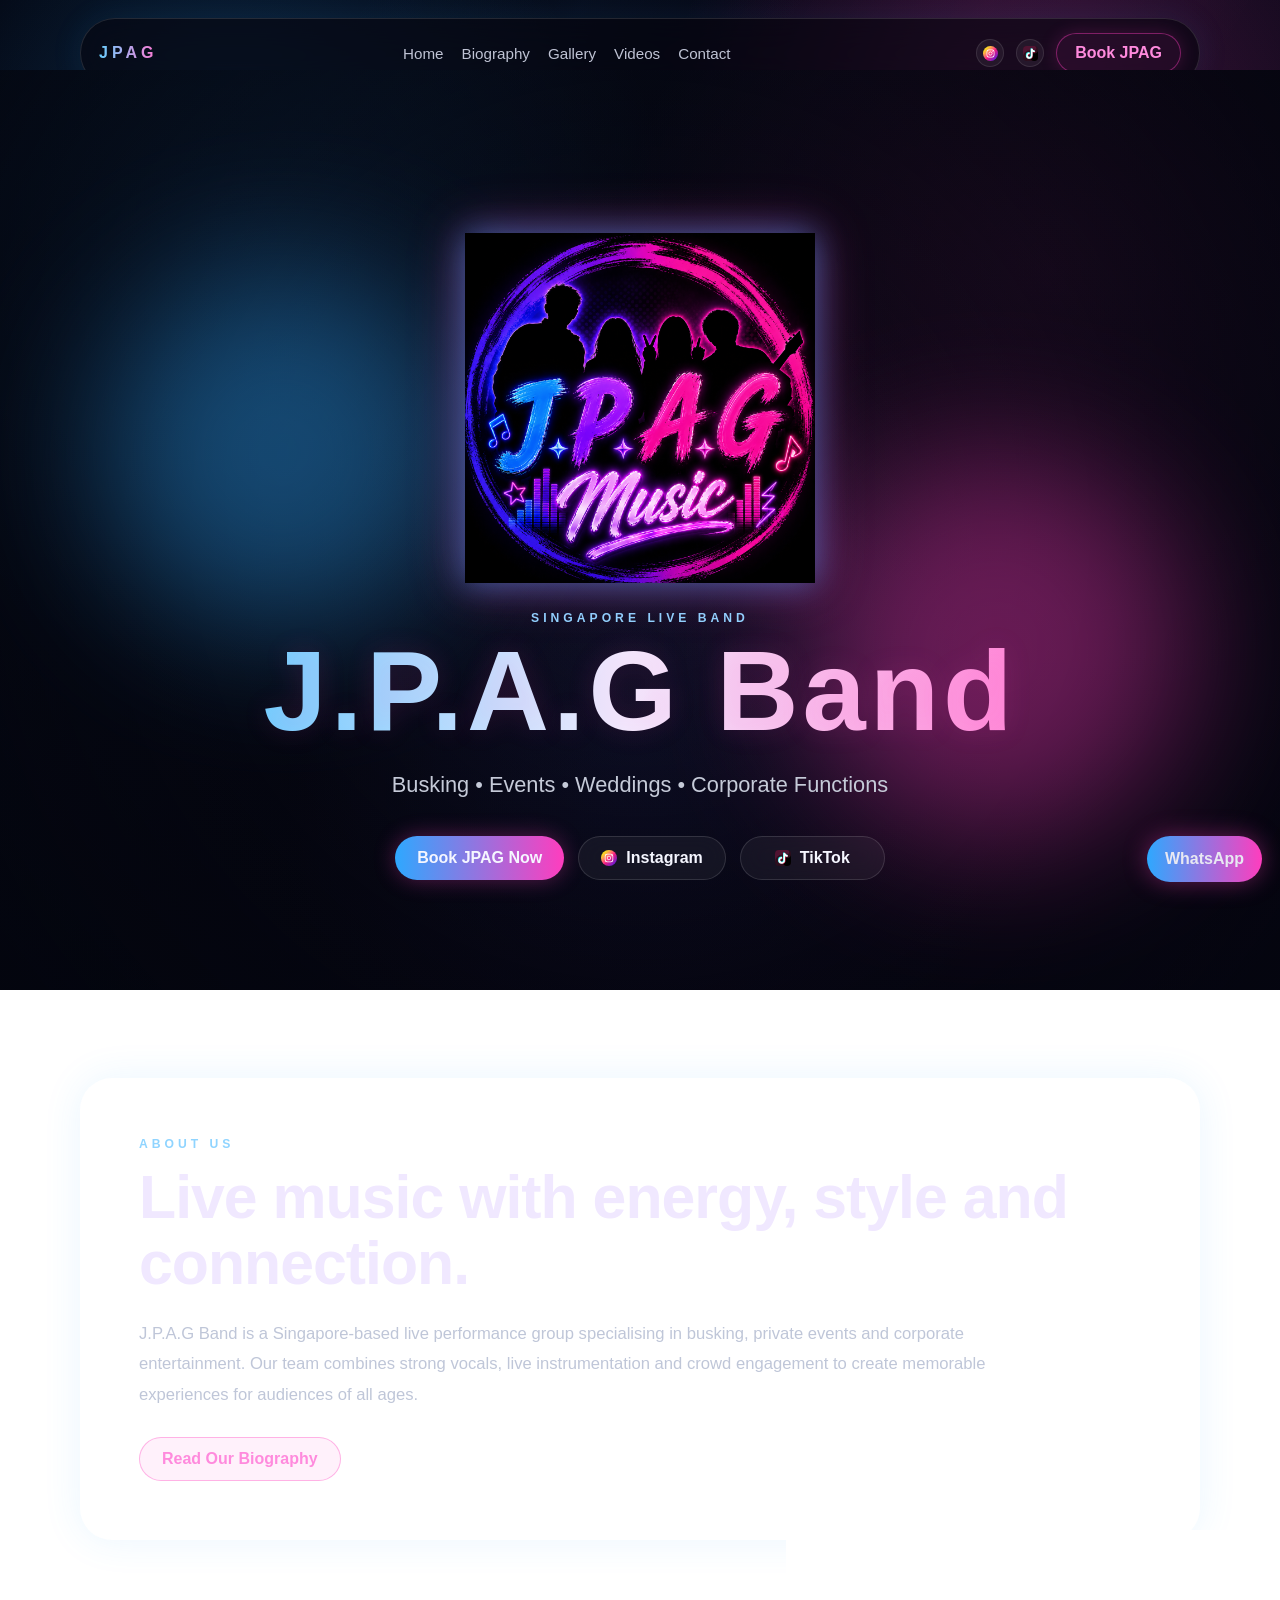
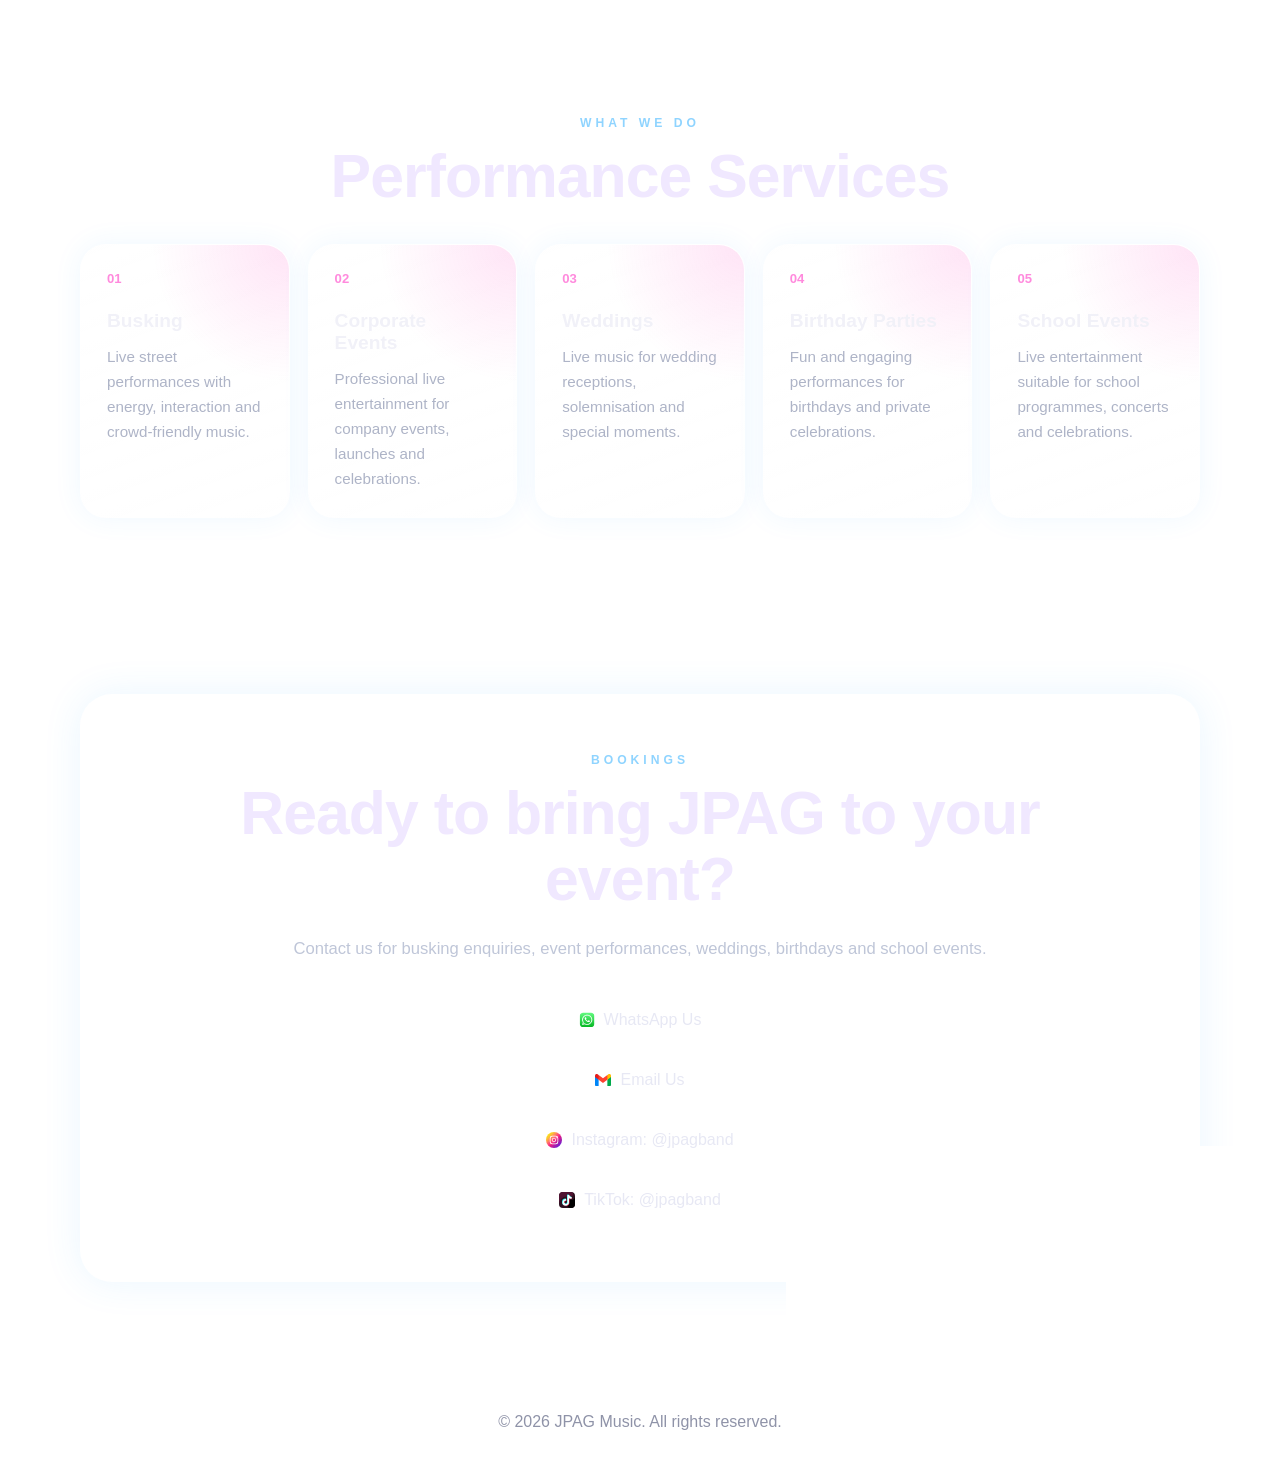
==== index.html @ 87be485c "gg" ====
<!DOCTYPE html>
<html lang="en">
<head>
  <meta charset="UTF-8" />
  <meta name="viewport" content="width=device-width, initial-scale=1.0" />
  <meta name="description" content="J.P.A.G Band - Singapore live band for busking, corporate events, weddings, birthday parties and school events." />
  <title>J.P.A.G Band | Singapore Live Band</title>
  <link rel="stylesheet" href="style.css" />
</head>
<body>
  <div class="site-character-bg" aria-hidden="true">
    <span class="site-float-char site-float-jazz"></span>
    <span class="site-float-char site-float-phoebe"></span>
    <span class="site-float-char site-float-wero"></span>
    <span class="site-float-char site-float-gerald"></span>
  </div>
  <div class="cursor-spotlight" aria-hidden="true"></div>


  <nav class="navbar">
    <a href="index.html#home" class="nav-brand">JPAG</a>

    <div class="nav-links">
      <a href="index.html#home">Home</a>
      <a href="biography.html">Biography</a>
      <a href="gallery.html">Gallery</a>
      <a href="videos.html">Videos</a>
      <a href="index.html#contact">Contact</a>
    </div>

    <div class="nav-actions">
      <a href="https://www.instagram.com/jpagband/" target="_blank" class="nav-icon" aria-label="Instagram">
        <img src="instagram.svg" alt="" />
      </a>
      <a href="https://www.tiktok.com/@jpagband" target="_blank" class="nav-icon" aria-label="TikTok">
        <img src="tiktok.svg" alt="" />
      </a>
      <a href="https://wa.me/6591140321?text=Hi%20JPAG%20Music,%20I%20would%20like%20to%20enquire%20about%20a%20performance%20booking." target="_blank" class="nav-book">
        Book JPAG
      </a>
    </div>
  </nav>

  <header id="home" class="hero hero-pop-bg">
    <div class="hero-glow hero-glow-blue"></div>
    <div class="hero-glow hero-glow-pink"></div>

    <div class="popout-character-layer" aria-hidden="true">
      <span class="popout-character popout-1"></span>
      <span class="popout-character popout-2"></span>
      <span class="popout-character popout-3"></span>
      <span class="popout-character popout-4"></span>
      <span class="popout-character popout-5"></span>
      <span class="popout-character popout-6"></span>
    </div>

    <div class="hero-inner">
      <img src="jpag-logo.png" alt="JPAG Music Logo" class="main-logo" />

      <p class="eyebrow">Singapore Live Band</p>
      <h1>J.P.A.G Band</h1>
      <p class="tagline">Busking • Events • Weddings • Corporate Functions</p>

      <div class="hero-buttons">
        <a class="btn btn-main" href="https://wa.me/6591140321?text=Hi%20JPAG%20Music,%20I%20would%20like%20to%20enquire%20about%20a%20performance%20booking." target="_blank">
          Book JPAG Now
        </a>

        <a class="btn btn-glass" href="https://www.instagram.com/jpagband/" target="_blank">
          <img src="instagram.svg" alt="" class="ui-icon" />
          Instagram
        </a>

        <a class="btn btn-glass" href="https://www.tiktok.com/@jpagband" target="_blank">
          <img src="tiktok.svg" alt="" class="ui-icon" />
          TikTok
        </a>
      </div>
    </div>
  </header>

  <main>
    <section id="about" class="section">
      <div class="panel">
        <p class="section-label">About Us</p>
        <h2>Live music with energy, style and connection.</h2>
        <p class="body-text">
          J.P.A.G Band is a Singapore-based live performance group specialising in busking,
          private events and corporate entertainment. Our team combines strong vocals,
          live instrumentation and crowd engagement to create memorable experiences for
          audiences of all ages.
        </p>
        <a href="biography.html" class="inline-link">Read Our Biography</a>
      </div>
    </section>

    <section id="services" class="section">
      <p class="section-label center">What We Do</p>
      <h2 class="center">Performance Services</h2>

      <div class="services-grid">
        <article class="service-card">
          <span>01</span>
          <h3>Busking</h3>
          <p>Live street performances with energy, interaction and crowd-friendly music.</p>
        </article>

        <article class="service-card">
          <span>02</span>
          <h3>Corporate Events</h3>
          <p>Professional live entertainment for company events, launches and celebrations.</p>
        </article>

        <article class="service-card">
          <span>03</span>
          <h3>Weddings</h3>
          <p>Live music for wedding receptions, solemnisation and special moments.</p>
        </article>

        <article class="service-card">
          <span>04</span>
          <h3>Birthday Parties</h3>
          <p>Fun and engaging performances for birthdays and private celebrations.</p>
        </article>

        <article class="service-card">
          <span>05</span>
          <h3>School Events</h3>
          <p>Live entertainment suitable for school programmes, concerts and celebrations.</p>
        </article>
      </div>
    </section>

    <section id="contact" class="section contact-section">
      <div class="panel contact-panel">
        <p class="section-label">Bookings</p>
        <h2>Ready to bring JPAG to your event?</h2>
        <p class="body-text">
          Contact us for busking enquiries, event performances, weddings, birthdays and school events.
        </p>

        <div class="contact-links">
          <a href="https://wa.me/6591140321?text=Hi%20JPAG%20Music,%20I%20would%20like%20to%20enquire%20about%20a%20performance%20booking." target="_blank">
            <img src="whatsapp.svg" alt="" class="ui-icon" />
            WhatsApp Us
          </a>

          <a href="mailto:thejpagband@gmail.com">
            <img src="gmail.svg" alt="" class="ui-icon" />
            Email Us
          </a>

          <a href="https://www.instagram.com/jpagband/" target="_blank">
            <img src="instagram.svg" alt="" class="ui-icon" />
            Instagram: @jpagband
          </a>

          <a href="https://www.tiktok.com/@jpagband" target="_blank">
            <img src="tiktok.svg" alt="" class="ui-icon" />
            TikTok: @jpagband
          </a>
        </div>
      </div>
    </section>
  </main>

  <a class="floating-whatsapp" href="https://wa.me/6591140321?text=Hi%20JPAG%20Music,%20I%20would%20like%20to%20enquire%20about%20a%20performance%20booking." target="_blank">
    WhatsApp
  </a>

  <footer>
    <p>© 2026 JPAG Music. All rights reserved.</p>
  </footer>

  <script>
    (function () {
      var spotlight = document.querySelector('.cursor-spotlight');
      if (!spotlight || window.matchMedia('(hover: none)').matches) return;

      var visible = false;
      document.addEventListener('mousemove', function (event) {
        spotlight.style.left = event.clientX + 'px';
        spotlight.style.top = event.clientY + 'px';
        if (!visible) {
          spotlight.classList.add('is-active');
          visible = true;
        }
      });

      document.addEventListener('mouseleave', function () {
        spotlight.classList.remove('is-active');
        visible = false;
      });
    })();
  </script>

</body>
</html>
---- style.css ----
@import url('https://fonts.googleapis.com/css2?family=Bebas+Neue&family=Inter:wght@400;500;600;700;800&display=swap');
* {
  margin: 0;
  padding: 0;
  box-sizing: border-box;
}

html {
  scroll-behavior: smooth;
}

body {
  min-height: 100vh;
  color: #e8e8f2;
  font-family: Arial, Helvetica, sans-serif;
  overflow-x: hidden;
  background:
    radial-gradient(circle at 18% 18%, rgba(46, 168, 255, 0.23), transparent 28%),
    radial-gradient(circle at 82% 16%, rgba(255, 61, 190, 0.22), transparent 30%),
    radial-gradient(circle at 50% 82%, rgba(133, 72, 255, 0.16), transparent 35%),
    linear-gradient(135deg, #02030d 0%, #080816 50%, #0c0618 100%);
  background-attachment: fixed;
}

body::before {
  content: "";
  position: fixed;
  inset: 0;
  pointer-events: none;
  background-image:
    linear-gradient(rgba(255,255,255,0.025) 1px, transparent 1px),
    linear-gradient(90deg, rgba(255,255,255,0.025) 1px, transparent 1px);
  background-size: 44px 44px;
  mask-image: radial-gradient(circle at center, black, transparent 76%);
  opacity: 0.38;
  z-index: -2;
}

body::after {
  content: "";
  position: fixed;
  inset: 0;
  pointer-events: none;
  background:
    linear-gradient(120deg, transparent 20%, rgba(46,168,255,0.05), transparent 45%),
    linear-gradient(300deg, transparent 30%, rgba(255,61,190,0.05), transparent 60%);
  mix-blend-mode: screen;
  z-index: -1;
}

img.ui-icon,
.nav-icon img {
  width: 16px !important;
  height: 16px !important;
  min-width: 16px !important;
  min-height: 16px !important;
  max-width: 16px !important;
  max-height: 16px !important;
  object-fit: contain !important;
  display: inline-block !important;
  flex: 0 0 16px !important;
}

.nav-icon img {
  width: 15px !important;
  height: 15px !important;
  min-width: 15px !important;
  min-height: 15px !important;
  max-width: 15px !important;
  max-height: 15px !important;
  flex-basis: 15px !important;
}

a {
  color: inherit;
}

.navbar {
  position: fixed;
  top: 18px;
  left: 50%;
  transform: translateX(-50%);
  width: min(1120px, calc(100% - 32px));
  padding: 14px 18px;
  border: 1px solid rgba(255,255,255,0.12);
  border-radius: 999px;
  background: rgba(5, 5, 16, 0.62);
  backdrop-filter: blur(18px);
  display: grid;
  grid-template-columns: auto 1fr auto;
  align-items: center;
  gap: 18px;
  z-index: 20;
  box-shadow: 0 0 34px rgba(46, 168, 255, 0.09);
}

.nav-brand {
  text-decoration: none;
  font-weight: 700;
  letter-spacing: 4px;
  background: linear-gradient(90deg, #68cfff, #ff79d4);
  -webkit-background-clip: text;
  color: transparent;
}

.nav-links {
  display: flex;
  justify-content: center;
  gap: 18px;
}

.nav-links a {
  text-decoration: none;
  color: #bfc3d4;
  font-size: 0.95rem;
  font-weight: 500;
}

.nav-links a:hover {
  color: #ffffff;
}

.nav-actions {
  display: flex;
  align-items: center;
  gap: 12px;
}

.nav-icon {
  width: 28px;
  height: 28px;
  display: grid;
  place-items: center;
  border-radius: 999px;
  background: rgba(255,255,255,0.06);
  border: 1px solid rgba(255,255,255,0.10);
}

.nav-book {
  text-decoration: none;
  color: #ff8add;
  font-weight: 700;
  padding: 10px 18px;
  border-radius: 999px;
  border: 1px solid rgba(255, 61, 190, 0.42);
  background: rgba(255, 61, 190, 0.07);
  box-shadow: 0 0 18px rgba(255, 61, 190, 0.18);
}

.hero,
.page-hero {
  position: relative;
  min-height: 100vh;
  display: grid;
  place-items: center;
  padding: 125px 20px 72px;
  text-align: center;
}

.hero-video-bg {
  overflow: hidden;
  background: #050713;
}

.running-bg-video {
  position: absolute;
  inset: 0;
  width: 100%;
  height: 100%;
  object-fit: cover;
  object-position: center;
  opacity: 0.38;
  z-index: 0;
  pointer-events: none;
}

.hero-video-overlay {
  position: absolute;
  inset: 0;
  z-index: 1;
  background:
    radial-gradient(circle at center, rgba(10, 12, 30, 0.20), rgba(3, 5, 14, 0.72) 64%, rgba(3, 5, 14, 0.90)),
    linear-gradient(180deg, rgba(3, 5, 14, 0.48), rgba(3, 5, 14, 0.82));
  pointer-events: none;
}

.hero-video-bg .hero-glow,
.hero-video-bg .hero-inner {
  z-index: 2;
}

.page-main {
  padding-top: 70px;
}

.page-hero {
  min-height: 76vh;
}

.compact-page-hero {
  min-height: 55vh;
}

.hero-glow {
  position: absolute;
  border-radius: 50%;
  filter: blur(72px);
  opacity: 0.38;
  animation: floatGlow 8s ease-in-out infinite alternate;
}

.hero-glow-blue {
  width: 360px;
  height: 360px;
  background: #2ea8ff;
  left: 8%;
  top: 22%;
}

.hero-glow-pink {
  width: 390px;
  height: 390px;
  background: #ff3dbe;
  right: 7%;
  bottom: 16%;
  animation-delay: 1.4s;
}

@keyframes floatGlow {
  from {
    transform: translateY(-14px) scale(1);
  }
  to {
    transform: translateY(18px) scale(1.07);
  }
}

.hero-inner {
  position: relative;
  max-width: 980px;
  padding: 38px 20px;
}

.main-logo {
  width: min(350px, 78vw);
  margin-bottom: 24px;
  filter:
    drop-shadow(0 0 16px rgba(46,168,255,0.48))
    drop-shadow(0 0 24px rgba(255,61,190,0.38));
}

.bio-logo {
  width: min(260px, 68vw);
  margin-bottom: 22px;
  filter:
    drop-shadow(0 0 14px rgba(46,168,255,0.44))
    drop-shadow(0 0 22px rgba(255,61,190,0.34));
}

.eyebrow,
.section-label {
  color: #8fd4ff;
  text-transform: uppercase;
  letter-spacing: 4px;
  font-size: 0.76rem;
  font-weight: 600;
  margin-bottom: 14px;
}

h1 {
  font-size: clamp(3.2rem, 10vw, 7.1rem);
  line-height: 0.92;
  letter-spacing: 4px;
  font-weight: 700;
  background: linear-gradient(90deg, #73d0ff 0%, #f2efff 48%, #ff8ad8 100%);
  -webkit-background-clip: text;
  color: transparent;
  text-shadow: 0 0 28px rgba(255, 61, 190, 0.14);
}

.tagline {
  margin: 24px auto 34px;
  max-width: 760px;
  color: #c5cad8;
  font-size: clamp(1rem, 2.4vw, 1.36rem);
  line-height: 1.6;
  font-weight: 400;
}

.hero-buttons {
  display: flex;
  justify-content: center;
  flex-wrap: wrap;
  gap: 14px;
}

.btn,
.inline-link {
  display: inline-flex;
  align-items: center;
  justify-content: center;
  gap: 9px;
  min-width: 145px;
  padding: 12px 22px;
  border-radius: 999px;
  text-decoration: none;
  font-weight: 600;
  color: #f5f6ff;
  transition: transform 0.25s ease, box-shadow 0.25s ease, border-color 0.25s ease, background 0.25s ease;
}

.inline-link {
  margin-top: 26px;
  color: #ff8add;
  min-width: auto;
  border: 1px solid rgba(255, 61, 190, 0.35);
  background: rgba(255, 61, 190, 0.07);
}

.btn-main {
  background: linear-gradient(90deg, #2ea8ff, #ff3dbe);
  box-shadow: 0 0 22px rgba(255, 61, 190, 0.32);
}

.btn-glass {
  border: 1px solid rgba(255,255,255,0.13);
  background: rgba(255,255,255,0.052);
  backdrop-filter: blur(12px);
}

.btn:hover,
.inline-link:hover {
  transform: translateY(-3px);
  box-shadow: 0 0 26px rgba(46, 168, 255, 0.30);
  border-color: rgba(255,255,255,0.24);
}

.section {
  width: min(1120px, calc(100% - 32px));
  margin: 0 auto;
  padding: 88px 0;
}

.panel {
  border: 1px solid rgba(255,255,255,0.12);
  background: rgba(255,255,255,0.052);
  border-radius: 32px;
  padding: clamp(28px, 5vw, 58px);
  box-shadow:
    0 0 38px rgba(46,168,255,0.10),
    inset 0 0 40px rgba(255,255,255,0.018);
  backdrop-filter: blur(18px);
}

h2 {
  font-size: clamp(2rem, 5vw, 3.8rem);
  line-height: 1.08;
  margin-bottom: 22px;
  font-weight: 600;
  color: #f0e8ff;
  letter-spacing: -1px;
}

.body-text {
  color: #bfc6d8;
  font-size: 1.04rem;
  line-height: 1.85;
  max-width: 850px;
  font-weight: 400;
}

.center {
  text-align: center;
}

.services-grid {
  margin-top: 34px;
  display: grid;
  grid-template-columns: repeat(5, 1fr);
  gap: 18px;
}

.service-card,
.bio-card,
.highlight-card {
  position: relative;
  min-height: 220px;
  padding: 26px;
  border-radius: 26px;
  overflow: hidden;
  background: linear-gradient(160deg, rgba(255,255,255,0.085), rgba(255,255,255,0.032));
  border: 1px solid rgba(255,255,255,0.12);
  box-shadow: 0 0 28px rgba(46,168,255,0.08);
}

.service-card::before,
.bio-card::before,
.highlight-card::before {
  content: "";
  position: absolute;
  inset: 0;
  background: radial-gradient(circle at top right, rgba(255,61,190,0.14), transparent 40%);
}

.service-card span,
.service-card h3,
.service-card p,
.bio-card h3,
.bio-card p,
.highlight-card {
  position: relative;
}

.service-card span {
  display: block;
  color: #ff8add;
  font-size: 0.82rem;
  font-weight: 600;
  margin-bottom: 24px;
}

.service-card h3,
.bio-card h3 {
  color: #f1f1f8;
  font-size: 1.2rem;
  font-weight: 600;
  margin-bottom: 12px;
}

.service-card p,
.bio-card p {
  color: #aeb4c7;
  line-height: 1.65;
  font-size: 0.95rem;
  font-weight: 400;
}

.bio-grid {
  margin-top: 34px;
  display: grid;
  grid-template-columns: repeat(4, 1fr);
  gap: 18px;
}

.bio-card {
  min-height: 150px;
  text-align: center;
}

.highlight-grid {
  margin-top: 34px;
  display: grid;
  grid-template-columns: repeat(5, 1fr);
  gap: 18px;
}

.highlight-card {
  min-height: 110px;
  display: grid;
  place-items: center;
  text-align: center;
  color: #f1f1f8;
  font-weight: 600;
}

.media-grid {
  display: grid;
  grid-template-columns: repeat(3, 1fr);
  gap: 22px;
}

.placeholder-card {
  position: relative;
  min-height: 260px;
  border-radius: 28px;
  overflow: hidden;
  border: 1px solid rgba(255,255,255,0.12);
  background:
    linear-gradient(135deg, rgba(255,255,255,0.09), rgba(255,255,255,0.025)),
    radial-gradient(circle at 20% 20%, rgba(46,168,255,0.18), transparent 34%),
    radial-gradient(circle at 80% 80%, rgba(255,61,190,0.16), transparent 36%);
  box-shadow: 0 0 34px rgba(46,168,255,0.09);
  backdrop-filter: blur(16px);
  transition: transform 0.25s ease, box-shadow 0.25s ease, border-color 0.25s ease;
}

.placeholder-card:hover {
  transform: translateY(-6px);
  border-color: rgba(255,255,255,0.22);
  box-shadow: 0 0 38px rgba(255,61,190,0.14);
}

.placeholder-shine {
  position: absolute;
  inset: 0;
  background: linear-gradient(120deg, transparent 20%, rgba(255,255,255,0.12), transparent 45%);
  transform: translateX(-100%);
  animation: placeholderShine 5s ease-in-out infinite;
}

@keyframes placeholderShine {
  0%, 55% {
    transform: translateX(-100%);
  }
  100% {
    transform: translateX(100%);
  }
}

.photo-placeholder::after {
  content: "Photo Placeholder";
  position: absolute;
  inset: 0;
  display: grid;
  place-items: center;
  color: #c5cad8;
  font-weight: 600;
  letter-spacing: 0.5px;
}

.video-placeholder:not(.has-video)::after {
  content: "Video Placeholder";
  position: absolute;
  inset: 0;
  display: grid;
  place-items: center;
  color: #c5cad8;
  font-weight: 600;
  letter-spacing: 0.5px;
}


.video-placeholder.has-video {
  background: #050814;
}

.video-placeholder.has-video::after,
.video-placeholder.has-video .placeholder-shine,
.video-placeholder.has-video .play-mark {
  display: none;
}

.video-player {
  display: block;
  width: 100%;
  height: 100%;
  min-height: 260px;
  object-fit: cover;
  border-radius: 28px;
  background: #050814;
}

.play-mark {
  position: absolute;
  width: 54px;
  height: 54px;
  left: 50%;
  top: 40%;
  transform: translate(-50%, -50%);
  border-radius: 999px;
  background: rgba(255,255,255,0.10);
  border: 1px solid rgba(255,255,255,0.16);
}

.play-mark::after {
  content: "";
  position: absolute;
  left: 21px;
  top: 16px;
  border-left: 16px solid rgba(255,255,255,0.78);
  border-top: 10px solid transparent;
  border-bottom: 10px solid transparent;
}

.contact-section {
  padding-bottom: 100px;
}

.contact-panel {
  text-align: center;
}

.contact-panel .body-text {
  margin-left: auto;
  margin-right: auto;
}

.contact-links {
  margin-top: 32px;
  display: grid;
  gap: 14px;
  justify-content: center;
}

.contact-links a {
  display: inline-flex;
  align-items: center;
  justify-content: center;
  gap: 9px;
  text-decoration: none;
  color: #e7e8f4;
  padding: 13px 22px;
  border-radius: 999px;
  background: rgba(255,255,255,0.062);
  border: 1px solid rgba(255,255,255,0.12);
  font-weight: 500;
}

.contact-links a:hover {
  border-color: rgba(255,61,190,0.62);
}

.floating-whatsapp {
  position: fixed;
  right: 18px;
  bottom: 18px;
  z-index: 20;
  text-decoration: none;
  font-weight: 700;
  padding: 14px 18px;
  border-radius: 999px;
  background: linear-gradient(90deg, #2ea8ff, #ff3dbe);
  box-shadow: 0 0 24px rgba(255, 61, 190, 0.38);
}

footer {
  padding: 30px 20px;
  text-align: center;
  color: #8f93a8;
  border-top: 1px solid rgba(255,255,255,0.1);
}

@media (max-width: 980px) {
  .services-grid,
  .highlight-grid,
  .media-grid {
    grid-template-columns: repeat(2, 1fr);
  }

  .bio-grid {
    grid-template-columns: repeat(2, 1fr);
  }

  .service-card:last-child,
  .highlight-card:last-child {
    grid-column: span 2;
  }
}

@media (max-width: 720px) {
  .navbar {
    top: 10px;
    border-radius: 24px;
    grid-template-columns: auto auto;
  }

  .nav-links {
    order: 3;
    grid-column: 1 / -1;
    justify-content: flex-start;
    gap: 12px;
    flex-wrap: wrap;
  }

  .nav-actions {
    justify-content: flex-end;
  }

  .nav-book {
    display: none;
  }

  .hero {
    padding-top: 155px;
  }

  .services-grid,
  .bio-grid,
  .highlight-grid,
  .media-grid {
    grid-template-columns: 1fr;
  }

  .service-card:last-child,
  .highlight-card:last-child {
    grid-column: auto;
  }

  .placeholder-card {
    min-height: 220px;
  }

  .floating-whatsapp {
    right: 12px;
    bottom: 12px;
    font-size: 0.88rem;
  }
}


/* JPAG v8 biography member photo cards */
.members-section {
  width: min(1350px, calc(100% - 32px));
}

.members-intro {
  color: #c5cad8;
  text-align: center;
  font-size: 1.08rem;
  line-height: 1.7;
  max-width: 780px;
  margin: -5px auto 42px;
}

.member-grid {
  display: grid;
  grid-template-columns: repeat(4, 1fr);
  gap: 28px;
}

.member-card {
  position: relative;
  overflow: hidden;
  border-radius: 30px;
  padding: 26px 24px 36px;
  min-height: 430px;
  text-align: center;
  background:
    linear-gradient(160deg, rgba(255,255,255,0.10), rgba(255,255,255,0.035)),
    radial-gradient(circle at 20% 0%, rgba(46,168,255,0.14), transparent 34%),
    radial-gradient(circle at 80% 100%, rgba(255,61,190,0.15), transparent 40%);
  border: 1px solid rgba(255,255,255,0.14);
  box-shadow: 0 0 34px rgba(46,168,255,0.10);
  backdrop-filter: blur(18px);
  transition: transform 0.25s ease, box-shadow 0.25s ease, border-color 0.25s ease;
}

.member-card:nth-child(odd) {
  border-color: rgba(255,61,190,0.42);
}

.member-card:nth-child(even) {
  border-color: rgba(46,168,255,0.42);
}

.member-card:hover {
  transform: translateY(-7px);
  box-shadow: 0 0 40px rgba(255,61,190,0.16);
}

.member-photo {
  width: 100%;
  aspect-ratio: 4 / 3;
  border-radius: 20px;
  overflow: hidden;
  margin-bottom: 28px;
  background:
    linear-gradient(135deg, rgba(255,255,255,0.18), rgba(255,255,255,0.04)),
    radial-gradient(circle at 20% 20%, rgba(46,168,255,0.20), transparent 34%),
    radial-gradient(circle at 80% 80%, rgba(255,61,190,0.20), transparent 36%);
  border: 1px solid rgba(255,255,255,0.12);
}

.placeholder-member-photo::after {
  content: "Photo Placeholder";
  height: 100%;
  display: grid;
  place-items: center;
  color: #c5cad8;
  font-weight: 600;
  letter-spacing: 0.4px;
}

.member-card h3 {
  color: #ffffff;
  font-size: 1.7rem;
  font-weight: 700;
  margin-bottom: 12px;
}

.member-line {
  width: 42px;
  height: 4px;
  border-radius: 999px;
  background: #ff3dbe;
  margin: 0 auto 18px;
  box-shadow: 0 0 18px rgba(255,61,190,0.70);
}

.blue-line {
  background: #2ea8ff;
  box-shadow: 0 0 18px rgba(46,168,255,0.70);
}

.member-card p {
  color: #bfc6d8;
  font-size: 1.05rem;
  line-height: 1.6;
}

@media (max-width: 1100px) {
  .member-grid {
    grid-template-columns: repeat(2, 1fr);
  }
}

@media (max-width: 720px) {
  .member-grid {
    grid-template-columns: 1fr;
  }

  .member-card {
    min-height: auto;
  }
}


/* JPAG v9 actual member photos - Option B */
.photo-member-card {
  padding: 0;
  min-height: 520px;
  display: flex;
  flex-direction: column;
}

.photo-member-card .member-photo {
  width: 100%;
  aspect-ratio: 3 / 4;
  margin: 0;
  border-radius: 30px 30px 0 0;
  border: none;
  border-bottom: 1px solid rgba(255,255,255,0.12);
  background: #090914;
}

.actual-member-photo img {
  width: 100%;
  height: 100%;
  display: block;
  object-fit: cover;
  object-position: center top;
}

.photo-member-card .member-info {
  position: relative;
  padding: 26px 22px 34px;
  background:
    linear-gradient(180deg, rgba(5,5,16,0.75), rgba(5,5,16,0.96)),
    radial-gradient(circle at 50% 0%, rgba(255,61,190,0.16), transparent 48%);
}

.photo-member-card h3 {
  margin-bottom: 12px;
}

.photo-member-card .member-line {
  margin-bottom: 16px;
}

@media (max-width: 720px) {
  .photo-member-card {
    min-height: auto;
  }

  .photo-member-card .member-photo {
    aspect-ratio: 4 / 5;
  }
}


/* JPAG v11 biography photo blend + final member order */
/* Final order in biography.html: Jazz, Phoebe, Wero, Gerald */

.photo-member-card {
  padding: 0;
  min-height: 540px;
  display: flex;
  flex-direction: column;
  background:
    linear-gradient(180deg, rgba(255,255,255,0.075), rgba(255,255,255,0.025)),
    radial-gradient(circle at 30% 0%, rgba(46,168,255,0.12), transparent 42%),
    radial-gradient(circle at 70% 100%, rgba(255,61,190,0.16), transparent 44%);
}

.photo-member-card .member-photo {
  width: 100%;
  aspect-ratio: 3 / 4;
  margin: 0;
  border-radius: 30px 30px 0 0;
  border: none;
  border-bottom: 1px solid rgba(255,255,255,0.10);
  background: #080812;
}

.actual-member-photo {
  position: relative;
  overflow: hidden;
}

.actual-member-photo::before {
  content: "";
  position: absolute;
  inset: 0;
  z-index: 1;
  pointer-events: none;
  background:
    radial-gradient(circle at 18% 18%, rgba(46,168,255,0.18), transparent 34%),
    radial-gradient(circle at 82% 20%, rgba(255,61,190,0.16), transparent 36%),
    linear-gradient(180deg, rgba(3,4,15,0.05), rgba(3,4,15,0.28));
  mix-blend-mode: screen;
}

.actual-member-photo::after {
  content: "";
  position: absolute;
  inset: 0;
  z-index: 2;
  pointer-events: none;
  box-shadow: inset 0 -90px 90px rgba(5,5,16,0.68);
}

.actual-member-photo img {
  width: 100%;
  height: 100%;
  display: block;
  object-fit: cover;
  object-position: center top;
  filter: saturate(0.98) contrast(1.03) brightness(0.92);
  transform: scale(1.01);
  transition: transform 0.35s ease, filter 0.35s ease;
}

.photo-member-card:hover .actual-member-photo img {
  transform: scale(1.055);
  filter: saturate(1.08) contrast(1.06) brightness(0.98);
}

.pink-photo {
  background:
    radial-gradient(circle at 20% 20%, rgba(255,61,190,0.26), transparent 36%),
    #080812;
}

.blue-photo {
  background:
    radial-gradient(circle at 20% 20%, rgba(46,168,255,0.26), transparent 36%),
    #080812;
}

.photo-member-card .member-info {
  position: relative;
  padding: 28px 22px 36px;
  margin-top: -1px;
  background:
    linear-gradient(180deg, rgba(5,5,16,0.78), rgba(5,5,16,0.98)),
    radial-gradient(circle at 50% 0%, rgba(255,61,190,0.16), transparent 48%);
}

.photo-member-card:nth-child(3) .member-info,
.photo-member-card:nth-child(4) .member-info {
  background:
    linear-gradient(180deg, rgba(5,5,16,0.78), rgba(5,5,16,0.98)),
    radial-gradient(circle at 50% 0%, rgba(46,168,255,0.16), transparent 48%);
}

.photo-member-card h3 {
  margin-bottom: 12px;
}

.photo-member-card .member-line {
  margin-bottom: 16px;
}

@media (max-width: 720px) {
  .photo-member-card {
    min-height: auto;
  }

  .photo-member-card .member-photo {
    aspect-ratio: 4 / 5;
  }
}


/* JPAG v13 biography cards - real photos fitted cleanly into frame */
.members-section {
  width: min(1380px, calc(100% - 32px));
}

.member-grid {
  display: grid;
  grid-template-columns: repeat(4, 1fr);
  gap: 28px;
  align-items: stretch;
}

.photo-member-card {
  padding: 0;
  min-height: 560px;
  display: flex;
  flex-direction: column;
  overflow: hidden;
  background:
    linear-gradient(180deg, rgba(255,255,255,0.07), rgba(255,255,255,0.025)),
    radial-gradient(circle at 50% 0%, rgba(255,61,190,0.12), transparent 48%),
    #070812;
}

.photo-member-card .member-photo {
  width: 100%;
  height: 400px;
  margin: 0;
  border-radius: 30px 30px 0 0;
  border: 0;
  background:
    radial-gradient(circle at 20% 20%, rgba(46,168,255,0.18), transparent 35%),
    radial-gradient(circle at 80% 30%, rgba(255,61,190,0.16), transparent 36%),
    #050611;
}

.actual-member-photo {
  position: relative;
  overflow: hidden;
}

.actual-member-photo img {
  width: 100%;
  height: 100%;
  display: block;
  object-fit: cover;
  filter: saturate(1.02) contrast(1.03) brightness(0.96);
  transition: transform 0.35s ease, filter 0.35s ease;
}

/* Individual photo fitting */
.photo-jazz img {
  object-position: center 36%;
}

.photo-phoebe img {
  object-position: center 38%;
}

.photo-wero img {
  object-position: center 34%;
}

.photo-gerald img {
  object-position: center 34%;
}

.actual-member-photo::after {
  content: "";
  position: absolute;
  inset: 0;
  pointer-events: none;
  background:
    linear-gradient(180deg, rgba(5,5,16,0) 62%, rgba(5,5,16,0.78) 100%),
    radial-gradient(circle at 15% 15%, rgba(255,61,190,0.10), transparent 40%),
    radial-gradient(circle at 85% 15%, rgba(46,168,255,0.10), transparent 40%);
}

.photo-member-card:hover .actual-member-photo img {
  transform: scale(1.035);
  filter: saturate(1.08) contrast(1.05) brightness(1.0);
}

.photo-member-card .member-info {
  padding: 28px 22px 36px;
  background:
    linear-gradient(180deg, rgba(5,5,16,0.82), rgba(5,5,16,0.98)),
    radial-gradient(circle at 50% 0%, rgba(255,61,190,0.13), transparent 48%);
  flex: 1;
}

.photo-member-card:nth-child(3) .member-info,
.photo-member-card:nth-child(4) .member-info {
  background:
    linear-gradient(180deg, rgba(5,5,16,0.82), rgba(5,5,16,0.98)),
    radial-gradient(circle at 50% 0%, rgba(46,168,255,0.13), transparent 48%);
}

@media (max-width: 1100px) {
  .member-grid {
    grid-template-columns: repeat(2, 1fr);
  }

  .photo-member-card .member-photo {
    height: 440px;
  }
}

@media (max-width: 720px) {
  .member-grid {
    grid-template-columns: 1fr;
  }

  .photo-member-card {
    min-height: auto;
  }

  .photo-member-card .member-photo {
    height: 430px;
  }
}


/* JPAG v14 biography SVG member images */
.bio-svg-photo {
  width: 100%;
  height: 400px;
  margin: 0;
  border-radius: 30px 30px 0 0;
  overflow: hidden;
  border: 0;
  background: #050611;
}

.bio-svg-photo img {
  width: 100%;
  height: 100%;
  display: block;
  object-fit: cover;
  object-position: center center;
  filter: none !important;
  transform: none !important;
}

.photo-member-card:hover .bio-svg-photo img {
  transform: scale(1.025) !important;
  transition: transform 0.35s ease;
}

.bio-svg-photo::after,
.bio-svg-photo::before {
  display: none !important;
}

@media (max-width: 1100px) {
  .bio-svg-photo {
    height: 440px;
  }
}

@media (max-width: 720px) {
  .bio-svg-photo {
    height: 430px;
  }
}


/* JPAG v16 - blend Bio SVG white backgrounds into neon theme */
.bio-svg-photo {
  position: relative;
  background:
    radial-gradient(circle at 18% 20%, rgba(255, 61, 190, 0.38), transparent 38%),
    radial-gradient(circle at 85% 22%, rgba(46, 168, 255, 0.38), transparent 42%),
    linear-gradient(135deg, #050611 0%, #0b1230 45%, #18071d 100%) !important;
}

.bio-svg-photo img {
  mix-blend-mode: multiply;
  filter: contrast(1.08) saturate(1.08) brightness(0.98) !important;
}

.bio-svg-photo::after {
  content: "";
  position: absolute;
  inset: 0;
  pointer-events: none;
  background:
    linear-gradient(180deg, transparent 55%, rgba(5, 5, 16, 0.78) 100%),
    radial-gradient(circle at 15% 18%, rgba(255, 61, 190, 0.22), transparent 42%),
    radial-gradient(circle at 85% 18%, rgba(46, 168, 255, 0.22), transparent 42%);
}

.photo-member-card {
  box-shadow:
    0 0 24px rgba(46, 168, 255, 0.14),
    0 0 24px rgba(255, 61, 190, 0.10) !important;
}

.photo-member-card:nth-child(1),
.photo-member-card:nth-child(2) {
  border-color: rgba(255, 61, 190, 0.55) !important;
}

.photo-member-card:nth-child(3),
.photo-member-card:nth-child(4) {
  border-color: rgba(46, 168, 255, 0.55) !important;
}


/* JPAG v22 - clean biography rebuild with new PNG photos
   No blending, no overlays, no filters, no old SVG bio images. */

.members-section {
  width: min(1350px, calc(100% - 32px));
}

.members-intro {
  color: #c5cad8;
  text-align: center;
  font-size: 1.08rem;
  line-height: 1.7;
  max-width: 780px;
  margin: -5px auto 42px;
}

.member-grid {
  display: grid;
  grid-template-columns: repeat(4, 1fr);
  gap: 28px;
}

.clean-member-card {
  padding: 0 !important;
  min-height: 560px;
  overflow: hidden;
  border-radius: 30px;
  background:
    linear-gradient(180deg, rgba(255,255,255,0.06), rgba(255,255,255,0.02)),
    rgba(5,5,16,0.92) !important;
  box-shadow: 0 0 32px rgba(46,168,255,0.10);
}

.clean-member-card.pink-card {
  border: 1px solid rgba(255,61,190,0.55) !important;
  box-shadow: 0 0 26px rgba(255,61,190,0.13);
}

.clean-member-card.blue-card {
  border: 1px solid rgba(46,168,255,0.55) !important;
  box-shadow: 0 0 26px rgba(46,168,255,0.13);
}

.clean-member-photo,
.member-photo,
.actual-member-photo,
.bio-member-photo,
.member-image,
.bio-photo {
  position: relative !important;
  width: 100% !important;
  height: 430px !important;
  margin: 0 !important;
  padding: 0 !important;
  border: none !important;
  border-radius: 30px 30px 0 0 !important;
  background: transparent !important;
  overflow: hidden !important;
  box-shadow: none !important;
  filter: none !important;
  opacity: 1 !important;
}

.clean-member-photo::before,
.clean-member-photo::after,
.member-photo::before,
.member-photo::after,
.actual-member-photo::before,
.actual-member-photo::after,
.bio-member-photo::before,
.bio-member-photo::after,
.member-image::before,
.member-image::after,
.bio-photo::before,
.bio-photo::after {
  content: none !important;
  display: none !important;
  background: none !important;
  box-shadow: none !important;
  filter: none !important;
  opacity: 0 !important;
}

.clean-member-photo img,
.member-photo img,
.actual-member-photo img,
.bio-member-photo img,
.member-image img,
.bio-photo img,
img[src="Jazz.png"],
img[src="Phoebe.png"],
img[src="Wero.png"],
img[src="Gerald.png"] {
  position: relative !important;
  z-index: 1 !important;
  display: block !important;
  width: 100% !important;
  height: 100% !important;
  object-fit: cover !important;
  object-position: center center !important;
  filter: none !important;
  opacity: 1 !important;
  mix-blend-mode: normal !important;
  transform: none !important;
  background: transparent !important;
}

.clean-member-card:hover .clean-member-photo img,
.member-card:hover .member-photo img,
.photo-member-card:hover .actual-member-photo img {
  filter: none !important;
  transform: none !important;
}

.clean-member-card .member-info {
  padding: 28px 22px 36px !important;
  text-align: center !important;
  background:
    linear-gradient(180deg, rgba(5,5,16,0.82), rgba(5,5,16,0.98)) !important;
}

.clean-member-card h3 {
  color: #ffffff;
  font-size: 1.7rem;
  font-weight: 700;
  margin-bottom: 12px;
}

.member-line {
  width: 42px;
  height: 4px;
  border-radius: 999px;
  background: #ff3dbe;
  margin: 0 auto 18px;
  box-shadow: 0 0 18px rgba(255,61,190,0.70);
}

.blue-line {
  background: #2ea8ff;
  box-shadow: 0 0 18px rgba(46,168,255,0.70);
}

.clean-member-card p {
  color: #bfc6d8;
  font-size: 1.05rem;
  line-height: 1.6;
}

/* Keep UI icons small */
img.ui-icon,
.nav-icon img,
.contact-links img {
  width: 16px !important;
  height: 16px !important;
  min-width: 16px !important;
  min-height: 16px !important;
  max-width: 16px !important;
  max-height: 16px !important;
  object-fit: contain !important;
  flex: 0 0 16px !important;
}

.nav-icon img {
  width: 15px !important;
  height: 15px !important;
  min-width: 15px !important;
  min-height: 15px !important;
  max-width: 15px !important;
  max-height: 15px !important;
  flex: 0 0 15px !important;
}

@media (max-width: 1100px) {
  .member-grid {
    grid-template-columns: repeat(2, 1fr) !important;
  }
}

@media (max-width: 720px) {
  .member-grid {
    grid-template-columns: 1fr !important;
  }

  .clean-member-card {
    min-height: auto !important;
  }

  .clean-member-photo,
  .member-photo,
  .actual-member-photo,
  .bio-member-photo,
  .member-image,
  .bio-photo {
    height: 410px !important;
  }
}


/* JPAG v23 - Biography title update */
.meet-band-title {
  font-size: clamp(4rem, 8vw, 7rem);
  font-weight: 800;
  text-align: center;
  margin-bottom: 36px;
  color: #f5f0ff;
  letter-spacing: -2px;
  line-height: 0.95;
  text-shadow:
    0 0 20px rgba(255, 61, 190, 0.14),
    0 0 24px rgba(46, 168, 255, 0.10);
}

/* Subtle professional hover animation for member cards */
.clean-member-card {
  transition:
    transform 0.28s ease,
    box-shadow 0.28s ease,
    border-color 0.28s ease !important;
}

.clean-member-card:hover {
  transform: translateY(-8px) !important;
}

.clean-member-card.pink-card:hover {
  border-color: rgba(255, 61, 190, 0.92) !important;
  box-shadow:
    0 0 28px rgba(255, 61, 190, 0.28),
    0 0 42px rgba(46, 168, 255, 0.08) !important;
}

.clean-member-card.blue-card:hover {
  border-color: rgba(46, 168, 255, 0.92) !important;
  box-shadow:
    0 0 28px rgba(46, 168, 255, 0.28),
    0 0 42px rgba(255, 61, 190, 0.08) !important;
}

.clean-member-card .member-info h3 {
  transition: color 0.25s ease, text-shadow 0.25s ease !important;
}

.clean-member-card:hover .member-info h3 {
  color: #ffffff !important;
  text-shadow:
    0 0 14px rgba(255, 255, 255, 0.20),
    0 0 20px rgba(255, 61, 190, 0.12) !important;
}

@media (max-width: 720px) {
  .meet-band-title {
    font-size: clamp(3.2rem, 14vw, 5rem);
    letter-spacing: -1px;
  }
}


/* JPAG v24 - nicer Biography title font */
.meet-band-title {
  font-family: 'Bebas Neue', Arial, Helvetica, sans-serif !important;
  font-size: clamp(5rem, 9vw, 8rem) !important;
  font-weight: 400 !important;
  letter-spacing: 4px !important;
  line-height: 0.95 !important;
  margin-bottom: 52px !important;
  text-transform: uppercase !important;
  background: linear-gradient(90deg, #67cfff 0%, #f5f0ff 46%, #ff6edb 100%) !important;
  -webkit-background-clip: text !important;
  color: transparent !important;
  text-shadow:
    0 0 18px rgba(46, 168, 255, 0.18),
    0 0 22px rgba(255, 61, 190, 0.16) !important;
}

/* Remove extra spacing left by deleted intro sentence */
.members-section .members-intro {
  display: none !important;
}

@media (max-width: 720px) {
  .meet-band-title {
    font-size: clamp(4rem, 18vw, 6rem) !important;
    letter-spacing: 2px !important;
    margin-bottom: 36px !important;
  }
}

/* JPAG v34 - homepage popout background now uses looping animated member GIFs */
.hero-pop-bg {
  overflow: hidden;
  background:
    radial-gradient(circle at 18% 18%, rgba(46, 168, 255, 0.20), transparent 34%),
    radial-gradient(circle at 82% 22%, rgba(255, 61, 190, 0.18), transparent 34%),
    radial-gradient(circle at 50% 78%, rgba(107, 76, 255, 0.16), transparent 38%),
    linear-gradient(135deg, #061325 0%, #090713 46%, #1a0622 100%);
}

.popout-character-layer {
  position: absolute;
  inset: 0;
  z-index: 1;
  overflow: hidden;
  pointer-events: none;
}

.popout-character {
  position: absolute;
  width: clamp(110px, 11vw, 190px);
  aspect-ratio: 1 / 1;
  background-image: url("Jazz Animated.gif");
  background-size: contain;
  background-position: center;
  background-repeat: no-repeat;
  opacity: 0;
  filter:
    drop-shadow(0 0 18px rgba(46, 168, 255, 0.35))
    drop-shadow(0 0 22px rgba(255, 61, 190, 0.24));
  transform: translateX(-160px) scale(0.72) rotate(-5deg);
  animation: popRunAcross 18s linear infinite;
}

.popout-1 { top: 18%; left: -12%; animation-delay: 0s; }
.popout-2 { top: 34%; left: -14%; animation-delay: 4.3s; width: clamp(70px, 7vw, 118px); }
.popout-3 { top: 58%; left: -18%; animation-delay: 8.6s; width: clamp(96px, 10vw, 170px); }
.popout-4 { top: 24%; left: -15%; animation-delay: 12.9s; width: clamp(62px, 6.5vw, 105px); }
.popout-5 { top: 71%; left: -20%; animation-delay: 2.1s; width: clamp(76px, 8vw, 132px); }
.popout-6 { top: 45%; left: -17%; animation-delay: 10.7s; width: clamp(88px, 8.8vw, 145px); }

@keyframes popRunAcross {
  0% {
    opacity: 0;
    transform: translateX(-180px) translateY(18px) scale(0.62) rotate(-7deg);
  }
  8% {
    opacity: 0.18;
  }
  18% {
    opacity: 0.34;
    transform: translateX(18vw) translateY(-8px) scale(0.82) rotate(4deg);
  }
  42% {
    opacity: 0.22;
    transform: translateX(54vw) translateY(12px) scale(0.70) rotate(-3deg);
  }
  62% {
    opacity: 0.30;
    transform: translateX(88vw) translateY(-10px) scale(0.88) rotate(5deg);
  }
  74% {
    opacity: 0;
    transform: translateX(116vw) translateY(16px) scale(0.60) rotate(-6deg);
  }
  100% {
    opacity: 0;
    transform: translateX(116vw) translateY(16px) scale(0.60) rotate(-6deg);
  }
}

.hero-pop-bg .hero-glow,
.hero-pop-bg .hero-inner {
  z-index: 2;
}

.hero-pop-bg::after {
  content: "";
  position: absolute;
  inset: 0;
  z-index: 1;
  pointer-events: none;
  background:
    radial-gradient(circle at center, rgba(3, 5, 14, 0.08), rgba(3, 5, 14, 0.58) 68%, rgba(3, 5, 14, 0.82)),
    linear-gradient(180deg, rgba(3, 5, 14, 0.22), rgba(3, 5, 14, 0.68));
}

@media (max-width: 720px) {
  .popout-character {
    width: clamp(60px, 18vw, 96px);
  }

  .popout-1 { top: 16%; }
  .popout-2 { top: 30%; }
  .popout-3 { top: 66%; }
  .popout-4 { top: 48%; }
  .popout-5 { top: 78%; }
  .popout-6 { top: 38%; }
}


.member-animation{
display:block;
width:140px;
margin:12px auto 0;
border-radius:12px;
pointer-events:none;
background:transparent;
}

/* JPAG v35 - all 4 homepage GIFs + neon glassmorphism member cards */
.popout-character {
  background-image: none !important;
  opacity: 0;
  mix-blend-mode: screen;
  filter:
    drop-shadow(0 0 14px rgba(255, 61, 190, 0.42))
    drop-shadow(0 0 18px rgba(46, 168, 255, 0.35));
}

.popout-1,
.popout-5 {
  background-image: url("Jazz Animated.gif") !important;
}

.popout-2,
.popout-6 {
  background-image: url("Phoebe Animated.gif") !important;
}

.popout-3 {
  background-image: url("Wero Animated.gif") !important;
}

.popout-4 {
  background-image: url("Gerald Animated.gif") !important;
}

.popout-1 { top: 14%; left: -14%; animation-delay: 0s; animation-duration: 22s; width: clamp(78px, 8vw, 138px); }
.popout-2 { top: 32%; left: -18%; animation-delay: 3.5s; animation-duration: 24s; width: clamp(72px, 7.5vw, 128px); }
.popout-3 { top: 54%; left: -16%; animation-delay: 7s; animation-duration: 21s; width: clamp(84px, 8.8vw, 150px); }
.popout-4 { top: 70%; left: -20%; animation-delay: 10.5s; animation-duration: 23s; width: clamp(80px, 8.5vw, 145px); }
.popout-5 { top: 43%; left: -22%; animation-delay: 14s; animation-duration: 26s; width: clamp(60px, 6.5vw, 112px); }
.popout-6 { top: 20%; left: -18%; animation-delay: 17s; animation-duration: 25s; width: clamp(62px, 6.8vw, 118px); }

.hero-pop-bg::before {
  content: "";
  position: absolute;
  inset: 0;
  z-index: 1;
  pointer-events: none;
  background:
    radial-gradient(circle at 50% 42%, rgba(255, 61, 190, 0.10), transparent 34%),
    radial-gradient(circle at 50% 62%, rgba(46, 168, 255, 0.10), transparent 42%);
}

.clean-member-card {
  position: relative !important;
  isolation: isolate;
  background:
    linear-gradient(145deg, rgba(255, 255, 255, 0.13), rgba(255, 255, 255, 0.035) 42%, rgba(255, 255, 255, 0.02)),
    rgba(8, 9, 24, 0.56) !important;
  border-radius: 32px !important;
  backdrop-filter: blur(18px) saturate(135%);
  -webkit-backdrop-filter: blur(18px) saturate(135%);
  overflow: hidden !important;
}

.clean-member-card::before {
  content: "";
  position: absolute;
  inset: 0;
  z-index: 2;
  pointer-events: none;
  background:
    linear-gradient(125deg, rgba(255,255,255,0.28), transparent 23%, transparent 70%, rgba(255,255,255,0.06)),
    radial-gradient(circle at 28% 0%, rgba(255, 61, 190, 0.16), transparent 30%),
    radial-gradient(circle at 78% 12%, rgba(46, 168, 255, 0.14), transparent 34%);
  opacity: 0.88;
}

.clean-member-card::after {
  content: "";
  position: absolute;
  inset: 1px;
  z-index: 1;
  pointer-events: none;
  border-radius: 31px;
  box-shadow: inset 0 0 28px rgba(255, 255, 255, 0.055);
}

.clean-member-card.pink-card {
  border: 1px solid rgba(255, 61, 190, 0.70) !important;
  box-shadow:
    0 0 24px rgba(255, 61, 190, 0.18),
    0 0 54px rgba(255, 61, 190, 0.09),
    inset 0 0 28px rgba(255, 61, 190, 0.04) !important;
}

.clean-member-card.blue-card {
  border: 1px solid rgba(46, 168, 255, 0.72) !important;
  box-shadow:
    0 0 24px rgba(46, 168, 255, 0.18),
    0 0 54px rgba(46, 168, 255, 0.09),
    inset 0 0 28px rgba(46, 168, 255, 0.04) !important;
}

.clean-member-card .member-info {
  position: relative;
  z-index: 3;
  background:
    linear-gradient(180deg, rgba(5, 5, 16, 0.52), rgba(5, 5, 16, 0.88)) !important;
  border-top: 1px solid rgba(255, 255, 255, 0.08);
}

.clean-member-card h3 {
  text-shadow:
    0 0 14px rgba(255, 255, 255, 0.16),
    0 0 20px rgba(255, 61, 190, 0.14);
}

.clean-member-card.blue-card h3 {
  text-shadow:
    0 0 14px rgba(255, 255, 255, 0.16),
    0 0 20px rgba(46, 168, 255, 0.16);
}

.clean-member-photo,
.member-photo {
  position: relative !important;
  z-index: 3 !important;
}

.member-animation {
  width: clamp(92px, 8.5vw, 142px) !important;
  margin-top: 18px !important;
  border-radius: 18px !important;
  box-shadow:
    0 0 18px rgba(255, 61, 190, 0.15),
    0 0 22px rgba(46, 168, 255, 0.12);
}

@media (max-width: 720px) {
  .popout-character {
    width: clamp(54px, 16vw, 88px) !important;
  }

  .member-animation {
    width: 118px !important;
  }
}


/* JPAG v36 - global animated GIF background + cursor spotlight */
.site-character-bg {
  position: fixed;
  inset: 0;
  z-index: 0;
  pointer-events: none;
  overflow: hidden;
  opacity: 0.70;
}

.site-float-char {
  position: absolute;
  width: clamp(72px, 8vw, 138px);
  aspect-ratio: 1 / 1;
  background-size: contain;
  background-position: center;
  background-repeat: no-repeat;
  opacity: 0;
  mix-blend-mode: screen;
  filter:
    drop-shadow(0 0 16px rgba(255, 61, 190, 0.38))
    drop-shadow(0 0 22px rgba(46, 168, 255, 0.30));
  animation: siteCharacterDrift 24s linear infinite;
}

.site-float-jazz {
  background-image: url("Jazz Animated.gif");
  top: 15%;
  left: -14%;
  width: clamp(78px, 8.5vw, 148px);
  animation-delay: 0s;
  animation-duration: 25s;
}

.site-float-phoebe {
  background-image: url("Phoebe Animated.gif");
  top: 38%;
  left: -18%;
  width: clamp(72px, 8vw, 136px);
  animation-delay: 5.5s;
  animation-duration: 27s;
}

.site-float-wero {
  background-image: url("Wero Animated.gif");
  top: 61%;
  left: -16%;
  width: clamp(84px, 9vw, 154px);
  animation-delay: 11s;
  animation-duration: 24s;
}

.site-float-gerald {
  background-image: url("Gerald Animated.gif");
  top: 76%;
  left: -20%;
  width: clamp(80px, 8.5vw, 146px);
  animation-delay: 16.5s;
  animation-duration: 26s;
}

@keyframes siteCharacterDrift {
  0% {
    opacity: 0;
    transform: translateX(-160px) translateY(16px) scale(0.70) rotate(-5deg);
  }
  10% { opacity: 0.22; }
  25% {
    opacity: 0.34;
    transform: translateX(25vw) translateY(-12px) scale(0.88) rotate(4deg);
  }
  52% {
    opacity: 0.24;
    transform: translateX(62vw) translateY(18px) scale(0.76) rotate(-3deg);
  }
  74% {
    opacity: 0.32;
    transform: translateX(104vw) translateY(-10px) scale(0.92) rotate(5deg);
  }
  86%, 100% {
    opacity: 0;
    transform: translateX(122vw) translateY(14px) scale(0.66) rotate(-6deg);
  }
}

/* Hide the older homepage-only popout layer so the new global background handles all pages */
.hero-pop-bg .popout-character-layer {
  display: none !important;
}

.cursor-spotlight {
  position: fixed;
  width: 420px;
  height: 420px;
  left: 50%;
  top: 50%;
  transform: translate(-50%, -50%);
  z-index: 9999;
  pointer-events: none;
  opacity: 0;
  border-radius: 50%;
  background:
    radial-gradient(circle, rgba(255, 87, 216, 0.50) 0%, rgba(46, 168, 255, 0.30) 25%, rgba(133, 72, 255, 0.16) 48%, transparent 72%);
  mix-blend-mode: screen;
  filter: blur(18px);
  transition: opacity 0.18s ease;
}

.cursor-spotlight.is-active {
  opacity: 0.85;
}

.navbar,
.hero,
.page-main,
main,
footer {
  position: relative;
  z-index: 2;
}

@media (hover: none), (max-width: 768px) {
  .cursor-spotlight {
    display: none;
  }

  .site-character-bg {
    opacity: 0.46;
  }

  .site-float-char {
    width: clamp(56px, 17vw, 92px) !important;
  }
}
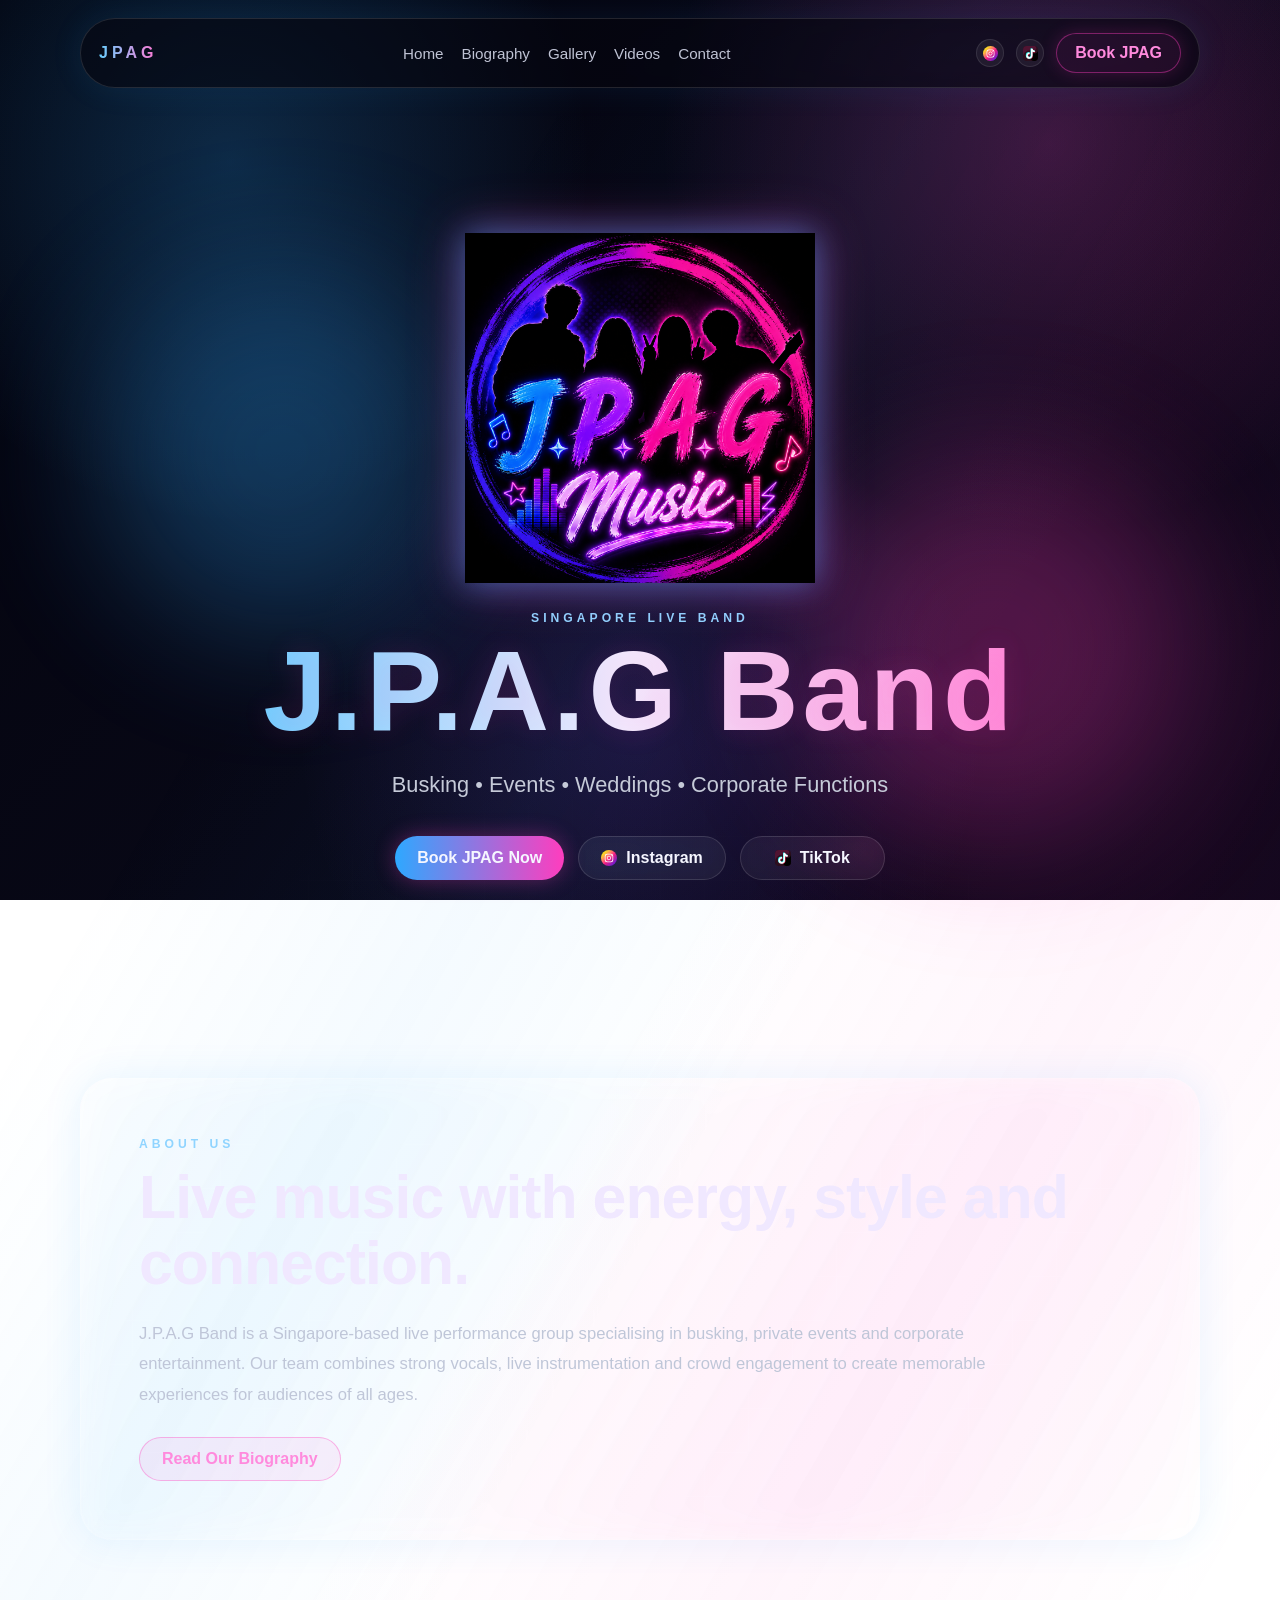
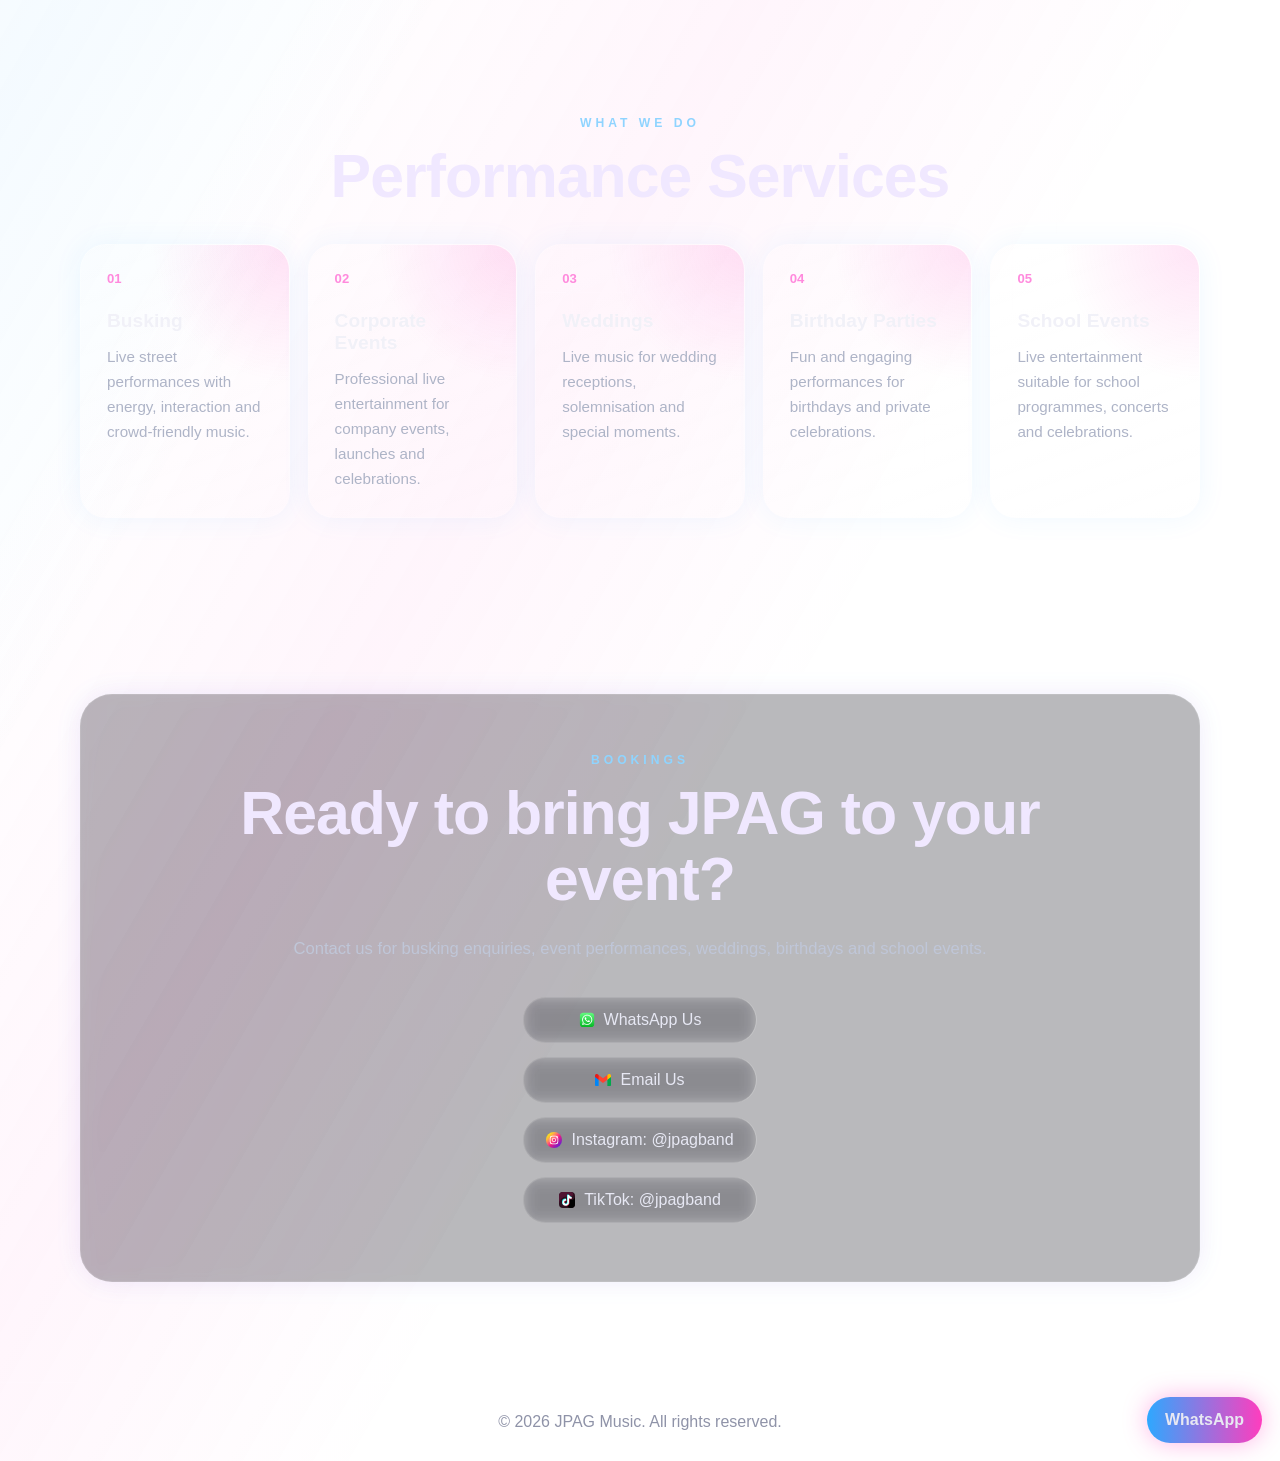
==== commit 2e5c4c70: "dd" ====
--- a/index.html
+++ b/index.html
@@ -5,6 +5,7 @@
   <meta name="viewport" content="width=device-width, initial-scale=1.0" />
   <meta name="description" content="J.P.A.G Band - Singapore live band for busking, corporate events, weddings, birthday parties and school events." />
   <title>J.P.A.G Band | Singapore Live Band</title>
+  <script>document.documentElement.classList.add('js');</script>
   <link rel="stylesheet" href="style.css" />
 </head>
 <body>
@@ -194,5 +195,6 @@
     })();
   </script>
 
+  <script src="page-transition.js"></script>
 </body>
 </html>
--- a/style.css
+++ b/style.css
@@ -1865,3 +1865,94 @@
     width: clamp(56px, 17vw, 92px) !important;
   }
 }
+
+/* JPAG v38 - make Home and Contact transparent so animated GIF background shows through */
+.hero-pop-bg,
+.hero {
+  background: transparent !important;
+}
+
+.hero-pop-bg::before,
+.hero-pop-bg::after {
+  opacity: 0.22 !important;
+  background: transparent !important;
+}
+
+.hero-glow {
+  opacity: 0.28 !important;
+}
+
+.hero-inner {
+  background: transparent !important;
+}
+
+#contact.contact-section,
+.contact-section {
+  background: transparent !important;
+}
+
+.contact-panel,
+#contact .panel,
+.panel.contact-panel {
+  background: rgba(5, 5, 16, 0.28) !important;
+  border-color: rgba(255, 255, 255, 0.10) !important;
+  backdrop-filter: blur(10px) !important;
+  -webkit-backdrop-filter: blur(10px) !important;
+  box-shadow:
+    0 0 28px rgba(46, 168, 255, 0.08),
+    0 0 28px rgba(255, 61, 190, 0.06),
+    inset 0 0 28px rgba(255, 255, 255, 0.012) !important;
+}
+
+.contact-links a {
+  background: rgba(255, 255, 255, 0.045) !important;
+  backdrop-filter: blur(8px) !important;
+  -webkit-backdrop-filter: blur(8px) !important;
+}
+
+.site-character-bg {
+  opacity: 0.78 !important;
+}
+
+/* JPAG v39 - smooth transitions between internal pages */
+html {
+  scroll-behavior: smooth;
+}
+
+html.js body {
+  opacity: 0;
+  transform: translateY(8px) scale(0.995);
+  filter: blur(2px);
+  transition:
+    opacity 0.34s ease,
+    transform 0.34s ease,
+    filter 0.34s ease;
+}
+
+html.js body.page-ready {
+  opacity: 1;
+  transform: translateY(0) scale(1);
+  filter: blur(0);
+}
+
+html.js body.page-leaving {
+  opacity: 0;
+  transform: translateY(-6px) scale(0.992);
+  filter: blur(3px);
+  pointer-events: none;
+}
+
+@media (prefers-reduced-motion: reduce) {
+  html {
+    scroll-behavior: auto;
+  }
+
+  html.js body,
+  html.js body.page-ready,
+  html.js body.page-leaving {
+    opacity: 1 !important;
+    transform: none !important;
+    filter: none !important;
+    transition: none !important;
+  }
+}
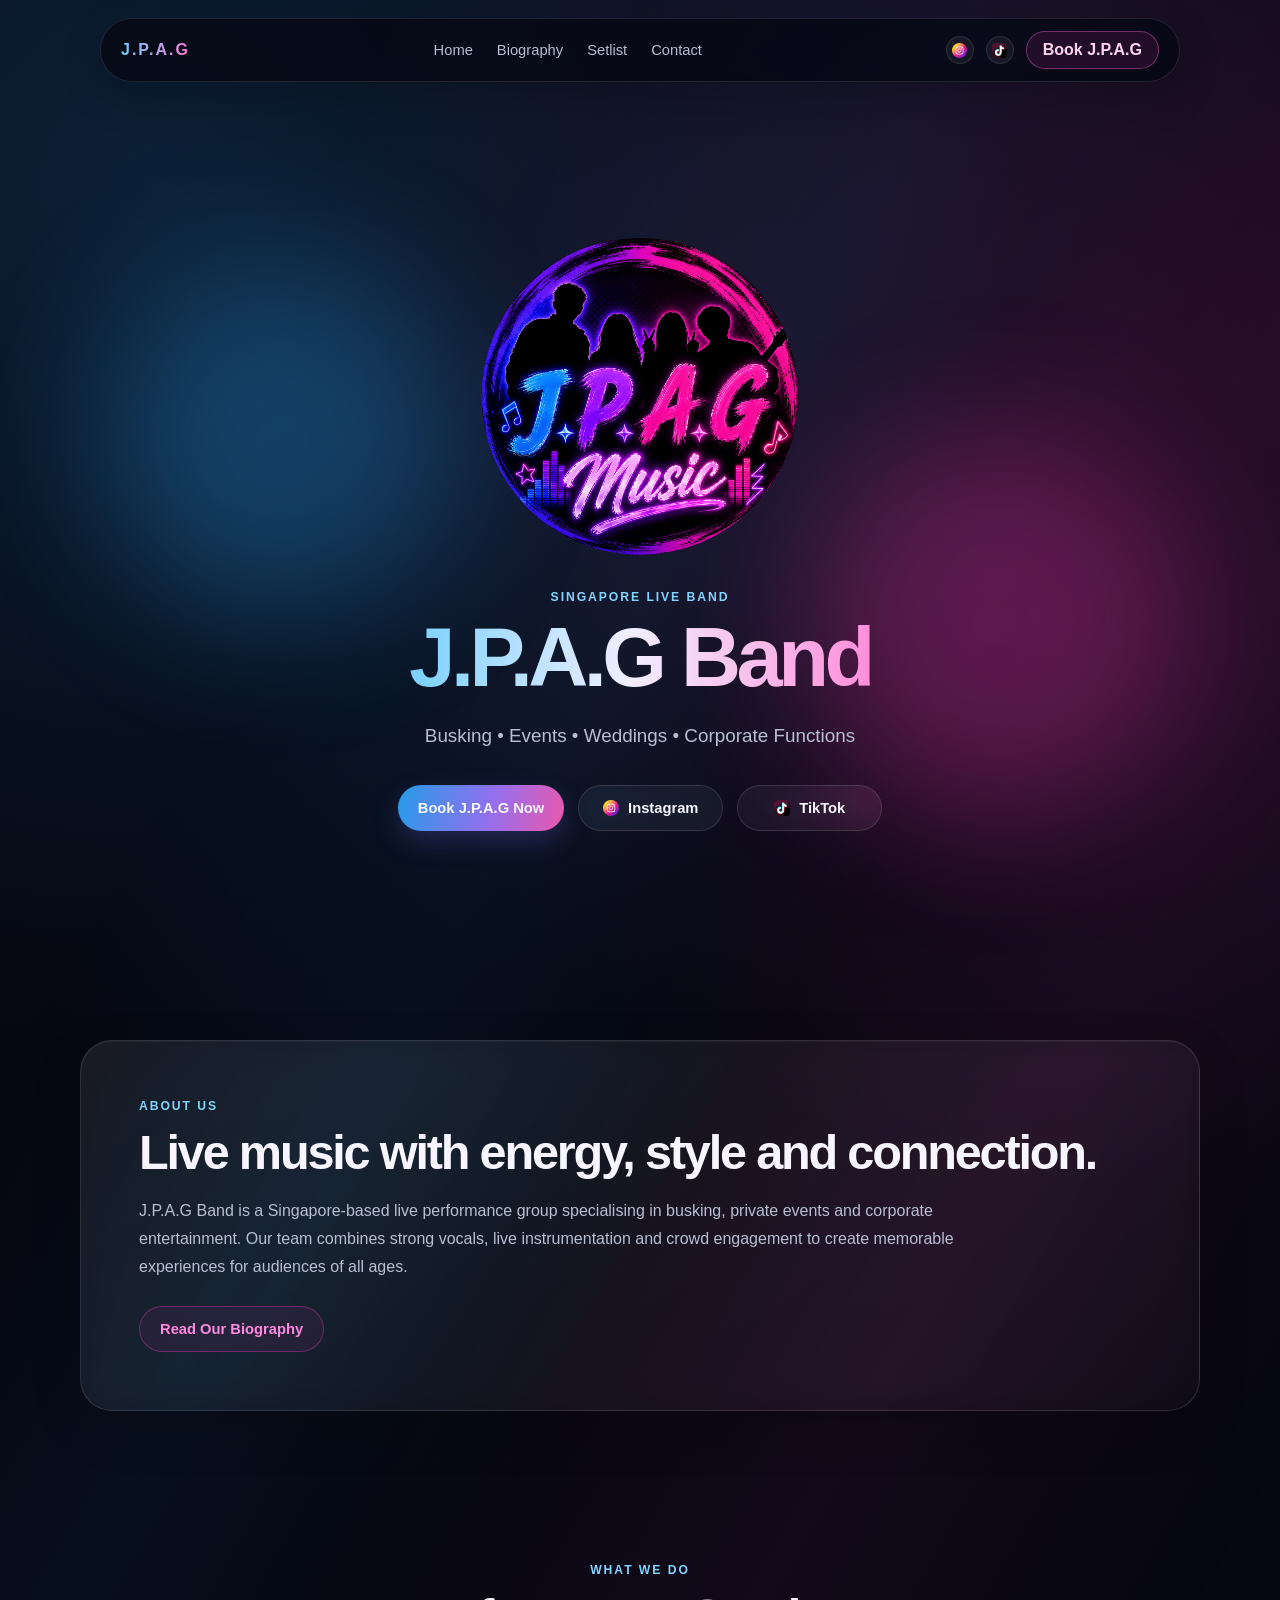
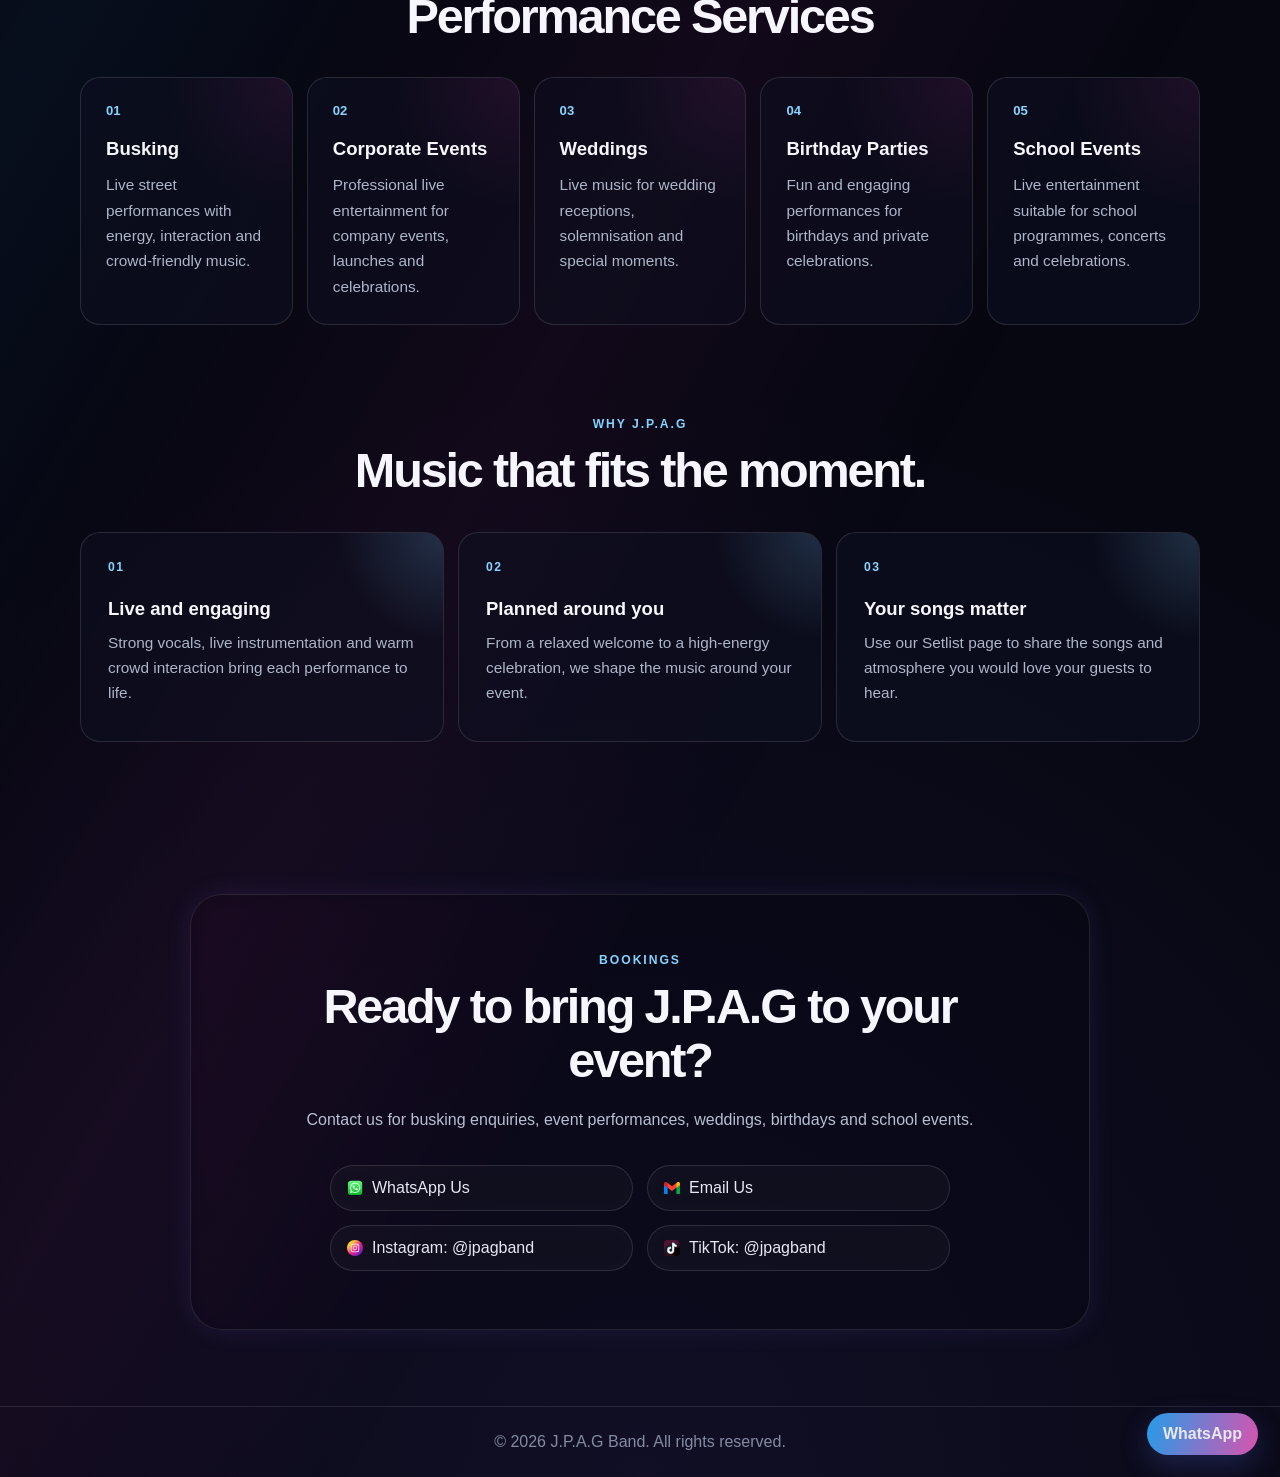
==== commit 9790c114: "gg" ====
--- a/index.html
+++ b/index.html
@@ -19,13 +19,12 @@
 
 
   <nav class="navbar">
-    <a href="index.html#home" class="nav-brand">JPAG</a>
+    <a href="index.html#home" class="nav-brand">J.P.A.G</a>
 
     <div class="nav-links">
       <a href="index.html#home">Home</a>
       <a href="biography.html">Biography</a>
-      <a href="gallery.html">Gallery</a>
-      <a href="videos.html">Videos</a>
+      <a href="setlist.html">Setlist</a>
       <a href="index.html#contact">Contact</a>
     </div>
 
@@ -36,8 +35,8 @@
       <a href="https://www.tiktok.com/@jpagband" target="_blank" class="nav-icon" aria-label="TikTok">
         <img src="tiktok.svg" alt="" />
       </a>
-      <a href="https://wa.me/6591140321?text=Hi%20JPAG%20Music,%20I%20would%20like%20to%20enquire%20about%20a%20performance%20booking." target="_blank" class="nav-book">
-        Book JPAG
+      <a href="https://wa.me/6591140321?text=Hi%20J.P.A.G%20Band,%20I%20would%20like%20to%20enquire%20about%20a%20performance%20booking." target="_blank" class="nav-book">
+        Book J.P.A.G
       </a>
     </div>
   </nav>
@@ -56,15 +55,15 @@
     </div>
 
     <div class="hero-inner">
-      <img src="jpag-logo.png" alt="JPAG Music Logo" class="main-logo" />
+      <img src="jpag-logo.png" alt="J.P.A.G Band logo" class="main-logo" />
 
       <p class="eyebrow">Singapore Live Band</p>
       <h1>J.P.A.G Band</h1>
       <p class="tagline">Busking • Events • Weddings • Corporate Functions</p>
 
       <div class="hero-buttons">
-        <a class="btn btn-main" href="https://wa.me/6591140321?text=Hi%20JPAG%20Music,%20I%20would%20like%20to%20enquire%20about%20a%20performance%20booking." target="_blank">
-          Book JPAG Now
+        <a class="btn btn-main" href="https://wa.me/6591140321?text=Hi%20J.P.A.G%20Band,%20I%20would%20like%20to%20enquire%20about%20a%20performance%20booking." target="_blank">
+          Book J.P.A.G Now
         </a>
 
         <a class="btn btn-glass" href="https://www.instagram.com/jpagband/" target="_blank">
@@ -132,16 +131,39 @@
       </div>
     </section>
 
+    <section class="section why-section">
+      <p class="section-label center">Why J.P.A.G</p>
+      <h2 class="center">Music that fits the moment.</h2>
+
+      <div class="why-grid">
+        <article class="why-card">
+          <span>01</span>
+          <h3>Live and engaging</h3>
+          <p>Strong vocals, live instrumentation and warm crowd interaction bring each performance to life.</p>
+        </article>
+        <article class="why-card">
+          <span>02</span>
+          <h3>Planned around you</h3>
+          <p>From a relaxed welcome to a high-energy celebration, we shape the music around your event.</p>
+        </article>
+        <article class="why-card">
+          <span>03</span>
+          <h3>Your songs matter</h3>
+          <p>Use our Setlist page to share the songs and atmosphere you would love your guests to hear.</p>
+        </article>
+      </div>
+    </section>
+
     <section id="contact" class="section contact-section">
       <div class="panel contact-panel">
         <p class="section-label">Bookings</p>
-        <h2>Ready to bring JPAG to your event?</h2>
+        <h2>Ready to bring J.P.A.G to your event?</h2>
         <p class="body-text">
           Contact us for busking enquiries, event performances, weddings, birthdays and school events.
         </p>
 
         <div class="contact-links">
-          <a href="https://wa.me/6591140321?text=Hi%20JPAG%20Music,%20I%20would%20like%20to%20enquire%20about%20a%20performance%20booking." target="_blank">
+          <a href="https://wa.me/6591140321?text=Hi%20J.P.A.G%20Band,%20I%20would%20like%20to%20enquire%20about%20a%20performance%20booking." target="_blank">
             <img src="whatsapp.svg" alt="" class="ui-icon" />
             WhatsApp Us
           </a>
@@ -165,12 +187,12 @@
     </section>
   </main>
 
-  <a class="floating-whatsapp" href="https://wa.me/6591140321?text=Hi%20JPAG%20Music,%20I%20would%20like%20to%20enquire%20about%20a%20performance%20booking." target="_blank">
+  <a class="floating-whatsapp" href="https://wa.me/6591140321?text=Hi%20J.P.A.G%20Band,%20I%20would%20like%20to%20enquire%20about%20a%20performance%20booking." target="_blank">
     WhatsApp
   </a>
 
   <footer>
-    <p>© 2026 JPAG Music. All rights reserved.</p>
+    <p>© 2026 J.P.A.G Band. All rights reserved.</p>
   </footer>
 
   <script>
--- a/style.css
+++ b/style.css
@@ -1956,3 +1956,762 @@
     transition: none !important;
   }
 }
+
+/* JPAG v40 - interactive setlist builder */
+.setlist-hero {
+  min-height: 48vh;
+}
+
+.setlist-section {
+  padding-top: 28px;
+}
+
+.setlist-intro {
+  max-width: 680px;
+  margin: 0 auto 34px;
+  text-align: center;
+}
+
+.setlist-intro .body-text {
+  margin-top: 14px;
+}
+
+.setlist-workspace {
+  display: grid;
+  grid-template-columns: minmax(0, 1fr) minmax(0, 1fr);
+  gap: 24px;
+  max-width: 1120px;
+  margin: 0 auto;
+  align-items: start;
+}
+
+.glass-panel {
+  padding: clamp(20px, 3vw, 32px);
+  border: 1px solid rgba(255, 255, 255, 0.14);
+  border-radius: 26px;
+  background: rgba(6, 7, 21, 0.61);
+  box-shadow: 0 0 36px rgba(46, 168, 255, 0.08), 0 0 36px rgba(255, 61, 190, 0.06);
+  backdrop-filter: blur(18px);
+  -webkit-backdrop-filter: blur(18px);
+}
+
+.song-search label,
+.manual-song-form label,
+.send-setlist-form label {
+  display: block;
+  margin-bottom: 9px;
+  color: #f4f3fb;
+  font-size: 0.92rem;
+  font-weight: 700;
+}
+
+.search-input-row {
+  display: flex;
+  gap: 10px;
+}
+
+.song-search input,
+.manual-song-form input,
+.send-setlist-form input {
+  width: 100%;
+  min-width: 0;
+  padding: 13px 15px;
+  border: 1px solid rgba(255, 255, 255, 0.14);
+  border-radius: 12px;
+  outline: none;
+  color: #f5f4fb;
+  font: inherit;
+  background: rgba(255, 255, 255, 0.06);
+}
+
+.song-search input:focus,
+.manual-song-form input:focus,
+.send-setlist-form input:focus {
+  border-color: #68cfff;
+  box-shadow: 0 0 0 3px rgba(46, 168, 255, 0.18);
+}
+
+.setlist-button,
+.add-song,
+.text-button,
+.song-controls button {
+  font: inherit;
+  cursor: pointer;
+}
+
+.setlist-button {
+  flex: 0 0 auto;
+  padding: 13px 17px;
+  border: 1px solid transparent;
+  border-radius: 12px;
+  font-weight: 800;
+}
+
+.setlist-button-primary {
+  color: #ffffff;
+  background: linear-gradient(100deg, #2ea8ff, #b25cf6 48%, #ff3dbe);
+  box-shadow: 0 0 20px rgba(130, 79, 242, 0.32);
+}
+
+.setlist-button-secondary {
+  width: 100%;
+  margin-top: 15px;
+  color: #bceaff;
+  border-color: rgba(46, 168, 255, 0.45);
+  background: rgba(46, 168, 255, 0.09);
+}
+
+.setlist-button:disabled,
+.text-button:disabled {
+  cursor: not-allowed;
+  opacity: 0.48;
+}
+
+.search-status,
+.setlist-help {
+  margin: 15px 0;
+  color: #aeb4c9;
+  font-size: 0.9rem;
+  line-height: 1.5;
+}
+
+.search-results {
+  display: grid;
+  gap: 9px;
+}
+
+.search-result,
+.setlist-song {
+  display: grid;
+  align-items: center;
+  gap: 12px;
+  border: 1px solid rgba(255, 255, 255, 0.10);
+  background: rgba(255, 255, 255, 0.045);
+}
+
+.search-result {
+  grid-template-columns: 48px minmax(0, 1fr) auto;
+  padding: 8px;
+  border-radius: 15px;
+  cursor: grab;
+}
+
+.song-artwork {
+  display: grid;
+  width: 48px;
+  height: 48px;
+  overflow: hidden;
+  place-items: center;
+  border-radius: 10px;
+  color: #ffffff;
+  background: linear-gradient(135deg, #2ea8ff, #ff3dbe);
+}
+
+.song-artwork img {
+  width: 100%;
+  height: 100%;
+  object-fit: cover;
+}
+
+.song-artwork-fallback {
+  font-size: 1.4rem;
+}
+
+.search-result h3,
+.setlist-song strong {
+  overflow: hidden;
+  color: #ffffff;
+  font-size: 0.95rem;
+  text-overflow: ellipsis;
+  white-space: nowrap;
+}
+
+.search-result p,
+.setlist-song small {
+  display: block;
+  overflow: hidden;
+  margin-top: 3px;
+  color: #abb2c9;
+  font-size: 0.82rem;
+  text-overflow: ellipsis;
+  white-space: nowrap;
+}
+
+.add-song {
+  padding: 8px 11px;
+  border: 1px solid rgba(255, 61, 190, 0.52);
+  border-radius: 9px;
+  color: #ff9de4;
+  font-size: 0.83rem;
+  font-weight: 800;
+  background: rgba(255, 61, 190, 0.1);
+}
+
+.add-song:disabled {
+  cursor: default;
+  opacity: 0.55;
+}
+
+.manual-song-form {
+  display: grid;
+  grid-template-columns: 1fr 1fr;
+  gap: 8px 12px;
+  margin-top: 25px;
+  padding-top: 23px;
+  border-top: 1px solid rgba(255, 255, 255, 0.12);
+}
+
+.manual-song-form .manual-heading,
+.manual-song-form .setlist-button {
+  grid-column: 1 / -1;
+}
+
+.manual-field label {
+  display: block;
+}
+
+.manual-heading {
+  margin-bottom: 4px;
+  color: #f6f2ff;
+  font-weight: 800;
+}
+
+.setlist-builder-head {
+  display: flex;
+  align-items: start;
+  justify-content: space-between;
+  gap: 18px;
+}
+
+.setlist-builder-head h2 {
+  margin-top: 4px;
+  color: #ffffff;
+  font-size: clamp(1.55rem, 3vw, 2.1rem);
+}
+
+.setlist-builder-head h2 span {
+  margin-left: 7px;
+  color: #9ca5c3;
+  font-family: Arial, Helvetica, sans-serif;
+  font-size: 0.82rem;
+  font-weight: 500;
+}
+
+.text-button {
+  padding: 4px 0;
+  border: 0;
+  color: #ff96d9;
+  background: transparent;
+  text-decoration: underline;
+  text-underline-offset: 4px;
+}
+
+.setlist-items {
+  display: grid;
+  gap: 9px;
+  min-height: 132px;
+  margin: 0;
+  padding: 0;
+  list-style: none;
+}
+
+.setlist-empty {
+  display: grid;
+  min-height: 132px;
+  place-items: center;
+  padding: 20px;
+  border: 1px dashed rgba(255, 255, 255, 0.18);
+  border-radius: 16px;
+  color: #99a1ba;
+  text-align: center;
+}
+
+.setlist-song {
+  grid-template-columns: 26px 42px minmax(0, 1fr) auto;
+  padding: 7px;
+  border-radius: 14px;
+  cursor: grab;
+  transition: border-color 0.18s ease, transform 0.18s ease;
+}
+
+.setlist-song.is-dragging { opacity: 0.42; }
+.search-result.is-dragging { opacity: 0.42; }
+.setlist-song.is-drag-over { border-color: #68cfff; transform: translateY(2px); }
+.setlist-song .song-artwork { width: 42px; height: 42px; }
+
+.song-position {
+  color: #7bd5ff;
+  font-size: 0.82rem;
+  font-weight: 800;
+  text-align: center;
+}
+
+.song-controls {
+  display: flex;
+  gap: 4px;
+}
+
+.song-controls button {
+  width: 25px;
+  height: 25px;
+  padding: 0;
+  border: 1px solid rgba(255, 255, 255, 0.15);
+  border-radius: 7px;
+  color: #dce0ef;
+  background: rgba(255, 255, 255, 0.07);
+}
+
+.song-controls button:disabled { cursor: not-allowed; opacity: 0.35; }
+.song-controls .song-remove { color: #ff9cdf; }
+
+.send-setlist-form {
+  margin-top: 23px;
+  padding-top: 23px;
+  border-top: 1px solid rgba(255, 255, 255, 0.12);
+}
+
+.send-setlist-form label span {
+  color: #a5abc0;
+  font-weight: 400;
+}
+
+.send-setlist-form .setlist-button { width: 100%; margin-top: 12px; }
+
+.honeypot-field {
+  position: absolute;
+  width: 1px;
+  height: 1px;
+  overflow: hidden;
+  clip: rect(0 0 0 0);
+  clip-path: inset(50%);
+  white-space: nowrap;
+}
+
+.send-status {
+  min-height: 1.35em;
+  margin-top: 10px;
+  color: #aeb6c9;
+  font-size: 0.85rem;
+  text-align: center;
+}
+
+.send-fallback {
+  display: flex;
+  justify-content: center;
+  gap: 10px;
+  margin-top: 10px;
+}
+
+.send-fallback[hidden] {
+  display: none;
+}
+
+.send-fallback a,
+.send-fallback button {
+  padding: 8px 11px;
+  border: 1px solid rgba(125, 207, 255, 0.3);
+  border-radius: 9px;
+  color: #bceaff;
+  font: inherit;
+  font-size: 0.84rem;
+  text-decoration: none;
+  background: rgba(46, 168, 255, 0.08);
+  cursor: pointer;
+}
+
+@media (max-width: 860px) {
+  .setlist-workspace { grid-template-columns: 1fr; }
+}
+
+@media (max-width: 520px) {
+  .setlist-hero { min-height: 43vh; }
+  .search-input-row { flex-direction: column; }
+  .manual-song-form { grid-template-columns: 1fr; }
+  .manual-song-form .manual-heading,
+  .manual-song-form .setlist-button { grid-column: auto; }
+  .setlist-song { grid-template-columns: 23px 38px minmax(0, 1fr); }
+  .setlist-song .song-artwork { width: 38px; height: 38px; }
+  .song-controls { grid-column: 3; justify-content: flex-end; }
+}
+
+/* JPAG v41 - clean premium visual refinement */
+body {
+  font-family: Inter, Arial, Helvetica, sans-serif;
+  background:
+    radial-gradient(circle at 12% 6%, rgba(46, 168, 255, 0.16), transparent 28%),
+    radial-gradient(circle at 88% 12%, rgba(255, 61, 190, 0.13), transparent 28%),
+    radial-gradient(circle at 50% 100%, rgba(117, 82, 214, 0.10), transparent 35%),
+    #060711;
+}
+
+body::before {
+  opacity: 0.18;
+  background-size: 52px 52px;
+}
+
+.site-character-bg {
+  opacity: 0.54 !important;
+}
+
+.navbar {
+  width: min(1080px, calc(100% - 32px));
+  padding: 12px 20px;
+  border-color: rgba(255, 255, 255, 0.11);
+  background: rgba(7, 8, 20, 0.82);
+  box-shadow: 0 14px 40px rgba(0, 0, 0, 0.22);
+}
+
+.nav-links {
+  gap: 24px;
+}
+
+.nav-brand {
+  letter-spacing: 2px;
+}
+
+.nav-links a {
+  position: relative;
+  color: #b8bdd0;
+  font-size: 0.88rem;
+}
+
+.nav-links a:hover,
+.nav-links a[aria-current="page"] {
+  color: #ffffff;
+}
+
+.nav-links a[aria-current="page"]::after {
+  content: "";
+  position: absolute;
+  right: 0;
+  bottom: -8px;
+  left: 0;
+  height: 2px;
+  border-radius: 999px;
+  background: linear-gradient(90deg, #62c9ff, #ff80d3);
+}
+
+.nav-book {
+  padding: 9px 16px;
+  color: #ffd4ef;
+  border-color: rgba(255, 112, 207, 0.38);
+  background: rgba(255, 61, 190, 0.10);
+  box-shadow: none;
+}
+
+.hero,
+.page-hero {
+  padding-bottom: 86px;
+}
+
+.hero-inner {
+  max-width: 820px;
+}
+
+.main-logo {
+  width: min(320px, 72vw);
+  margin-bottom: 30px;
+  filter: drop-shadow(0 0 20px rgba(76, 179, 255, 0.30));
+}
+
+.eyebrow,
+.section-label {
+  margin-bottom: 12px;
+  color: #83d4ff;
+  font-size: 0.7rem;
+  font-weight: 700;
+  letter-spacing: 0.2em;
+}
+
+h1 {
+  letter-spacing: -0.055em;
+  line-height: 0.96;
+  text-shadow: none;
+}
+
+.tagline {
+  max-width: 650px;
+  margin-top: 20px;
+  color: #b9c0d3;
+  font-size: clamp(1rem, 2vw, 1.2rem);
+  line-height: 1.7;
+}
+
+.btn,
+.inline-link {
+  min-height: 46px;
+  padding: 12px 20px;
+  font-size: 0.92rem;
+}
+
+.btn-main {
+  background: linear-gradient(105deg, #249ce9, #9270ee 55%, #eb58ad);
+  box-shadow: 0 10px 26px rgba(104, 89, 208, 0.28);
+}
+
+.btn-glass {
+  background: rgba(255, 255, 255, 0.045);
+}
+
+.btn:hover,
+.inline-link:hover {
+  transform: translateY(-2px);
+  box-shadow: 0 12px 26px rgba(46, 168, 255, 0.18);
+}
+
+.section {
+  padding: 76px 0;
+}
+
+.panel,
+.glass-panel {
+  border-color: rgba(255, 255, 255, 0.12);
+  background: linear-gradient(145deg, rgba(255, 255, 255, 0.075), rgba(255, 255, 255, 0.025));
+  box-shadow: 0 18px 50px rgba(0, 0, 0, 0.16), inset 0 1px 0 rgba(255, 255, 255, 0.045);
+}
+
+h2 {
+  color: #f7f5ff;
+  letter-spacing: -0.045em;
+}
+
+.body-text {
+  color: #b8c0d2;
+  line-height: 1.75;
+}
+
+.services-grid {
+  gap: 14px;
+}
+
+.service-card {
+  min-height: 210px;
+  padding: 25px;
+  border-radius: 20px;
+  background: rgba(14, 16, 34, 0.58);
+  box-shadow: none;
+  transition: transform 0.22s ease, border-color 0.22s ease, background 0.22s ease;
+}
+
+.service-card::before {
+  opacity: 0.58;
+}
+
+.service-card:hover {
+  transform: translateY(-5px);
+  border-color: rgba(126, 207, 255, 0.38);
+  background: rgba(20, 23, 46, 0.78);
+}
+
+.service-card span {
+  margin-bottom: 20px;
+  color: #87d5ff;
+}
+
+.service-card h3 {
+  color: #f8f7ff;
+  font-size: 1.12rem;
+}
+
+.service-card p {
+  color: #aeb6c9;
+}
+
+.contact-panel {
+  max-width: 900px;
+  margin: 0 auto;
+}
+
+.contact-links {
+  grid-template-columns: repeat(2, minmax(0, 1fr));
+  max-width: 620px;
+  margin-right: auto;
+  margin-left: auto;
+}
+
+.contact-links a {
+  justify-content: flex-start;
+  padding: 13px 16px;
+  background: rgba(255, 255, 255, 0.035) !important;
+  transition: border-color 0.2s ease, background 0.2s ease;
+}
+
+.contact-links a:hover {
+  border-color: rgba(125, 207, 255, 0.5);
+  background: rgba(46, 168, 255, 0.08) !important;
+}
+
+.floating-whatsapp {
+  right: 22px;
+  bottom: 22px;
+  padding: 12px 16px;
+  background: linear-gradient(105deg, #249ce9, #d953ae);
+  box-shadow: 0 10px 28px rgba(73, 94, 200, 0.28);
+}
+
+footer {
+  padding: 26px 20px;
+  color: #838ba4;
+}
+
+.setlist-hero {
+  min-height: 45vh;
+}
+
+.setlist-intro {
+  margin-bottom: 30px;
+}
+
+.search-result,
+.setlist-song {
+  border-color: rgba(255, 255, 255, 0.09);
+  background: rgba(255, 255, 255, 0.035);
+}
+
+.search-result:hover,
+.setlist-song:hover {
+  border-color: rgba(125, 207, 255, 0.32);
+}
+
+.setlist-button-primary {
+  background: linear-gradient(105deg, #249ce9, #9270ee 55%, #eb58ad);
+  box-shadow: 0 8px 20px rgba(104, 89, 208, 0.22);
+}
+
+:focus-visible {
+  outline: 3px solid rgba(129, 211, 255, 0.75);
+  outline-offset: 3px;
+}
+
+@media (max-width: 720px) {
+  .navbar { padding: 12px 16px; }
+  .nav-links { gap: 10px 16px; }
+  .nav-links a[aria-current="page"]::after { bottom: -5px; }
+  .section { padding: 58px 0; }
+  .contact-links { grid-template-columns: 1fr; }
+  .floating-whatsapp { right: 14px; bottom: 14px; }
+}
+
+/* JPAG v42 - booking confidence section */
+.why-section {
+  padding-top: 16px;
+}
+
+.why-grid {
+  display: grid;
+  grid-template-columns: repeat(3, minmax(0, 1fr));
+  gap: 14px;
+  margin-top: 34px;
+}
+
+.why-card {
+  position: relative;
+  min-height: 210px;
+  padding: 27px;
+  overflow: hidden;
+  border: 1px solid rgba(255, 255, 255, 0.12);
+  border-radius: 20px;
+  background: rgba(14, 16, 34, 0.58);
+  transition: transform 0.22s ease, border-color 0.22s ease, background 0.22s ease;
+}
+
+.why-card::before {
+  content: "";
+  position: absolute;
+  top: 0;
+  right: 0;
+  width: 110px;
+  height: 110px;
+  background: radial-gradient(circle at top right, rgba(126, 207, 255, 0.18), transparent 68%);
+  pointer-events: none;
+}
+
+.why-card:hover {
+  transform: translateY(-5px);
+  border-color: rgba(126, 207, 255, 0.38);
+  background: rgba(20, 23, 46, 0.78);
+}
+
+.why-card span {
+  display: block;
+  margin-bottom: 24px;
+  color: #87d5ff;
+  font-size: 0.76rem;
+  font-weight: 700;
+  letter-spacing: 0.12em;
+}
+
+.why-card h3 {
+  margin-bottom: 10px;
+  color: #f8f7ff;
+  font-size: 1.15rem;
+}
+
+.why-card p {
+  color: #aeb6c9;
+  font-size: 0.94rem;
+  line-height: 1.65;
+}
+
+@media (max-width: 720px) {
+  .why-grid { grid-template-columns: 1fr; }
+  .why-card { min-height: auto; }
+}
+
+/* JPAG v43 - blend the original square logo into the dark background */
+.main-logo,
+.bio-logo {
+  clip-path: circle(49.5% at 50% 50%);
+  filter:
+    drop-shadow(0 0 14px rgba(46, 168, 255, 0.34))
+    drop-shadow(0 0 24px rgba(255, 61, 190, 0.24));
+}
+
+/* JPAG v44 - balanced type scale */
+.nav-links a {
+  font-size: 0.92rem;
+}
+
+.eyebrow,
+.section-label {
+  font-size: 0.76rem;
+  letter-spacing: 0.16em;
+}
+
+h1 {
+  font-size: clamp(2.8rem, 6.5vw, 5.2rem);
+  line-height: 1;
+}
+
+h2 {
+  margin-bottom: 18px;
+  font-size: clamp(1.85rem, 3.8vw, 3.05rem);
+  line-height: 1.12;
+}
+
+.tagline {
+  font-size: clamp(1.02rem, 2vw, 1.18rem);
+  line-height: 1.65;
+}
+
+.body-text {
+  font-size: 1rem;
+  line-height: 1.72;
+}
+
+.service-card h3,
+.why-card h3 {
+  font-size: 1.16rem;
+}
+
+.service-card p,
+.why-card p {
+  font-size: 0.96rem;
+}
+
+@media (max-width: 720px) {
+  h1 { font-size: clamp(2.45rem, 11vw, 3.4rem); }
+  h2 { font-size: clamp(1.75rem, 8vw, 2.35rem); }
+  .eyebrow,
+  .section-label { font-size: 0.72rem; }
+}
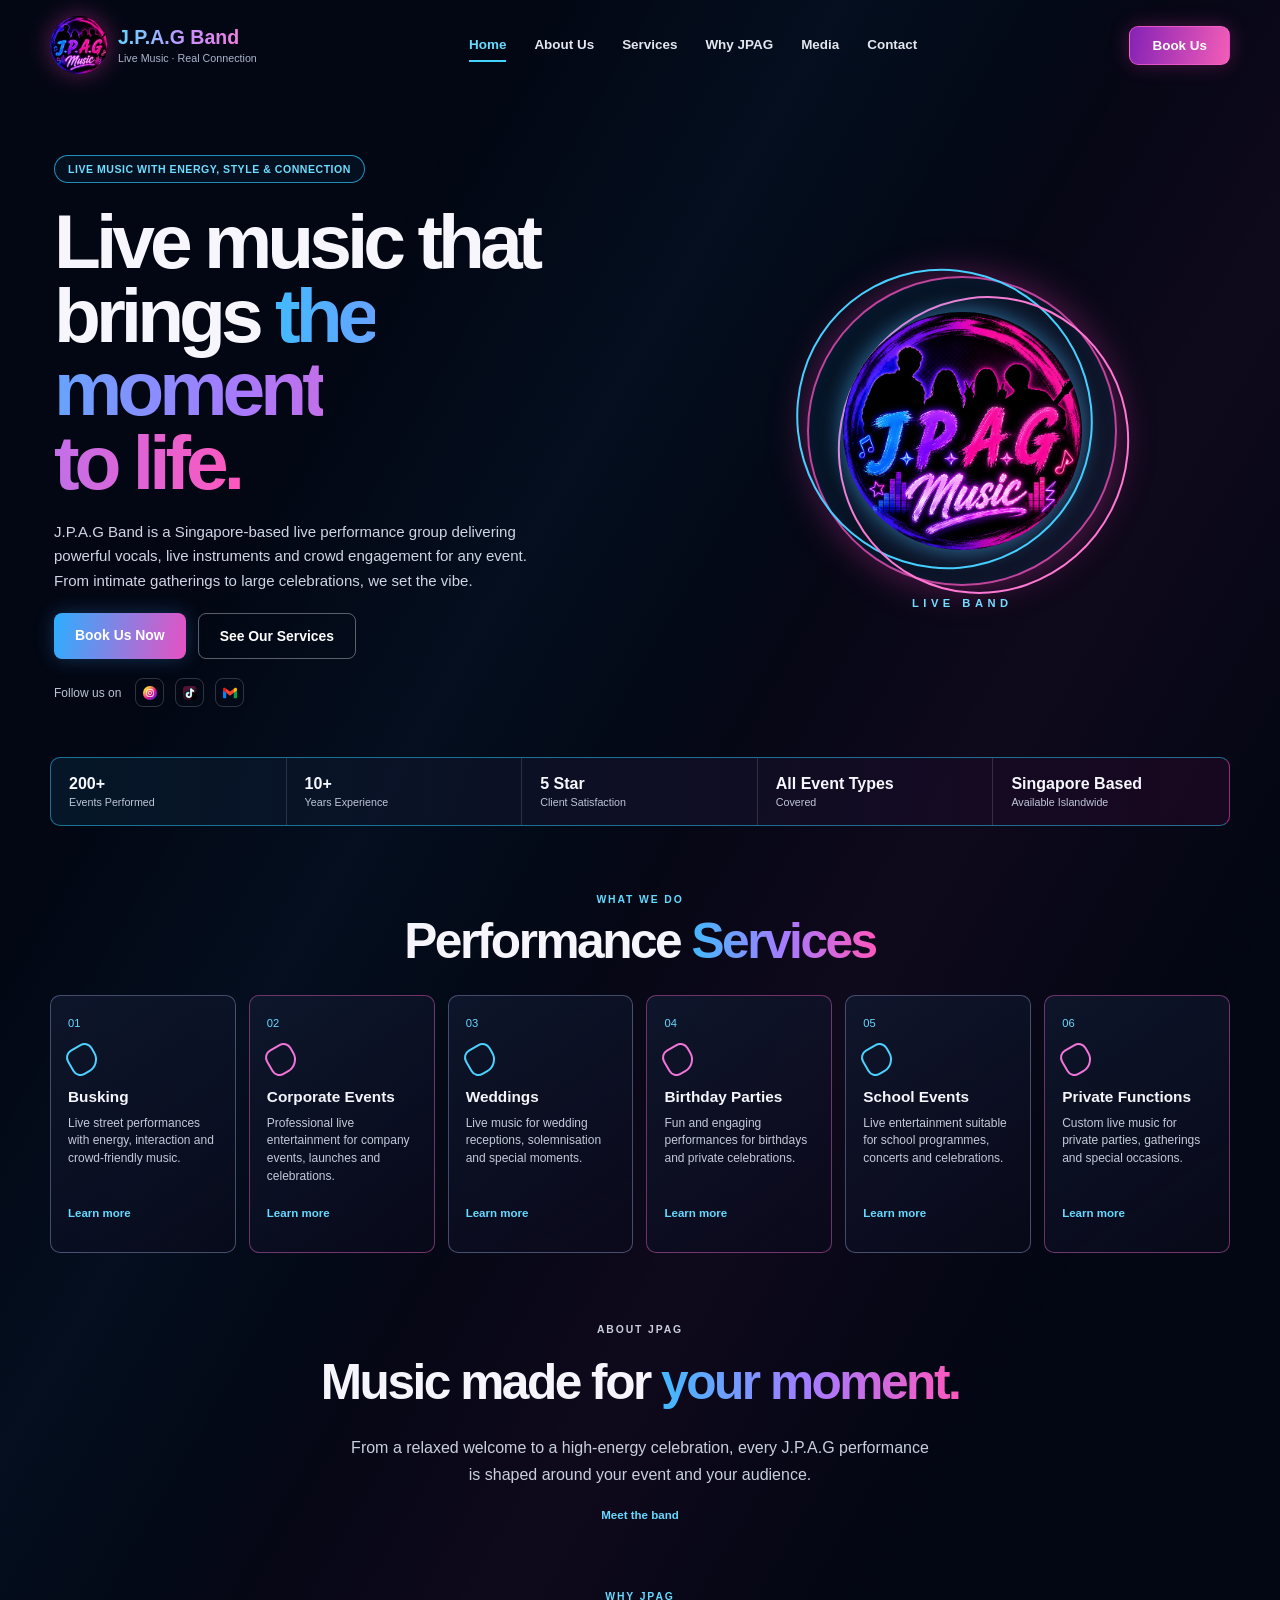
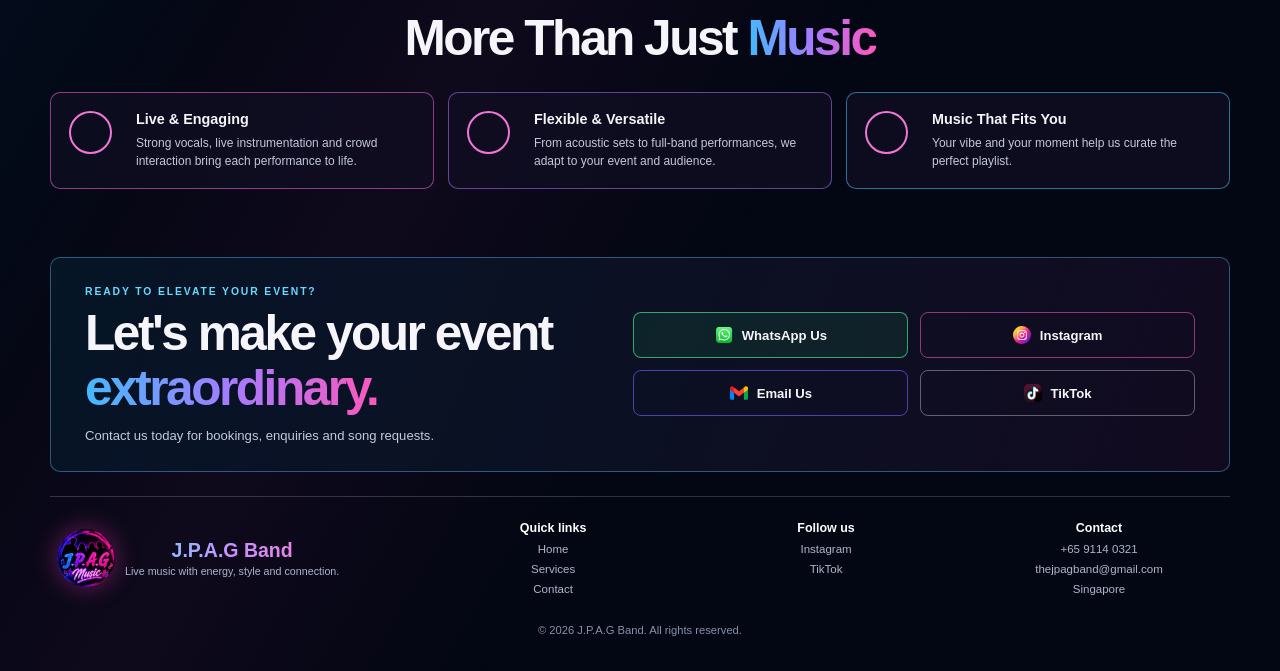
==== commit dac470cb: "Redesign JPAG homepage" ====
--- a/index.html
+++ b/index.html
@@ -1,4 +1,4 @@
-<!DOCTYPE html>
+<!doctype html>
 <html lang="en">
 <head>
   <meta charset="UTF-8" />
@@ -6,217 +6,36 @@
   <meta name="description" content="J.P.A.G Band - Singapore live band for busking, corporate events, weddings, birthday parties and school events." />
   <title>J.P.A.G Band | Singapore Live Band</title>
   <script>document.documentElement.classList.add('js');</script>
-  <link rel="stylesheet" href="style.css" />
+  <link rel="stylesheet" href="style.css?v=46" />
 </head>
-<body>
-  <div class="site-character-bg" aria-hidden="true">
-    <span class="site-float-char site-float-jazz"></span>
-    <span class="site-float-char site-float-phoebe"></span>
-    <span class="site-float-char site-float-wero"></span>
-    <span class="site-float-char site-float-gerald"></span>
-  </div>
+<body class="home-redesign">
+  <div class="site-character-bg" aria-hidden="true"><span class="site-float-char site-float-jazz"></span><span class="site-float-char site-float-phoebe"></span><span class="site-float-char site-float-wero"></span><span class="site-float-char site-float-gerald"></span></div>
   <div class="cursor-spotlight" aria-hidden="true"></div>
 
-
-  <nav class="navbar">
-    <a href="index.html#home" class="nav-brand">J.P.A.G</a>
-
-    <div class="nav-links">
-      <a href="index.html#home">Home</a>
-      <a href="biography.html">Biography</a>
-      <a href="setlist.html">Setlist</a>
-      <a href="index.html#contact">Contact</a>
-    </div>
-
-    <div class="nav-actions">
-      <a href="https://www.instagram.com/jpagband/" target="_blank" class="nav-icon" aria-label="Instagram">
-        <img src="instagram.svg" alt="" />
-      </a>
-      <a href="https://www.tiktok.com/@jpagband" target="_blank" class="nav-icon" aria-label="TikTok">
-        <img src="tiktok.svg" alt="" />
-      </a>
-      <a href="https://wa.me/6591140321?text=Hi%20J.P.A.G%20Band,%20I%20would%20like%20to%20enquire%20about%20a%20performance%20booking." target="_blank" class="nav-book">
-        Book J.P.A.G
-      </a>
-    </div>
+  <nav class="home-nav">
+    <a href="#home" class="home-brand"><img src="jpag-logo.png" alt="J.P.A.G Band" /><span><strong>J.P.A.G Band</strong><small>Live Music · Real Connection</small></span></a>
+    <div class="home-links"><a href="#home" class="is-current">Home</a><a href="#about">About Us</a><a href="#services">Services</a><a href="#why-jpag">Why JPAG</a><a href="gallery.html">Media</a><a href="#contact">Contact</a></div>
+    <a class="home-book" href="https://wa.me/6591140321?text=Hi%20J.P.A.G%20Band,%20I%20would%20like%20to%20enquire%20about%20a%20performance%20booking." target="_blank">Book Us</a>
   </nav>
 
-  <header id="home" class="hero hero-pop-bg">
-    <div class="hero-glow hero-glow-blue"></div>
-    <div class="hero-glow hero-glow-pink"></div>
-
-    <div class="popout-character-layer" aria-hidden="true">
-      <span class="popout-character popout-1"></span>
-      <span class="popout-character popout-2"></span>
-      <span class="popout-character popout-3"></span>
-      <span class="popout-character popout-4"></span>
-      <span class="popout-character popout-5"></span>
-      <span class="popout-character popout-6"></span>
-    </div>
-
-    <div class="hero-inner">
-      <img src="jpag-logo.png" alt="J.P.A.G Band logo" class="main-logo" />
-
-      <p class="eyebrow">Singapore Live Band</p>
-      <h1>J.P.A.G Band</h1>
-      <p class="tagline">Busking • Events • Weddings • Corporate Functions</p>
-
-      <div class="hero-buttons">
-        <a class="btn btn-main" href="https://wa.me/6591140321?text=Hi%20J.P.A.G%20Band,%20I%20would%20like%20to%20enquire%20about%20a%20performance%20booking." target="_blank">
-          Book J.P.A.G Now
-        </a>
-
-        <a class="btn btn-glass" href="https://www.instagram.com/jpagband/" target="_blank">
-          <img src="instagram.svg" alt="" class="ui-icon" />
-          Instagram
-        </a>
-
-        <a class="btn btn-glass" href="https://www.tiktok.com/@jpagband" target="_blank">
-          <img src="tiktok.svg" alt="" class="ui-icon" />
-          TikTok
-        </a>
-      </div>
-    </div>
+  <header id="home" class="home-hero">
+    <div class="hero-copy"><p class="hero-kicker">Live music with energy, style &amp; connection</p><h1>Live music that<br />brings <em>the moment<br />to life.</em></h1><p class="hero-text">J.P.A.G Band is a Singapore-based live performance group delivering powerful vocals, live instruments and crowd engagement for any event. From intimate gatherings to large celebrations, we set the vibe.</p><div class="hero-actions"><a class="home-cta" href="https://wa.me/6591140321?text=Hi%20J.P.A.G%20Band,%20I%20would%20like%20to%20enquire%20about%20a%20performance%20booking." target="_blank">Book Us Now</a><a class="home-secondary" href="#services">See Our Services</a></div><div class="social-row"><span>Follow us on</span><a href="https://www.instagram.com/jpagband/" target="_blank"><img src="instagram.svg" alt="Instagram" /></a><a href="https://www.tiktok.com/@jpagband" target="_blank"><img src="tiktok.svg" alt="TikTok" /></a><a href="mailto:thejpagband@gmail.com"><img src="gmail.svg" alt="Email" /></a></div></div>
+    <div class="hero-brand-art"><div class="brand-orbit orbit-one"></div><div class="brand-orbit orbit-two"></div><img src="jpag-logo.png" alt="J.P.A.G Band logo" /><span>LIVE BAND</span></div>
   </header>
 
   <main>
-    <section id="about" class="section">
-      <div class="panel">
-        <p class="section-label">About Us</p>
-        <h2>Live music with energy, style and connection.</h2>
-        <p class="body-text">
-          J.P.A.G Band is a Singapore-based live performance group specialising in busking,
-          private events and corporate entertainment. Our team combines strong vocals,
-          live instrumentation and crowd engagement to create memorable experiences for
-          audiences of all ages.
-        </p>
-        <a href="biography.html" class="inline-link">Read Our Biography</a>
-      </div>
-    </section>
+    <section class="home-stats" aria-label="J.P.A.G Band highlights"><div><b>200+</b><span>Events Performed</span></div><div><b>10+</b><span>Years Experience</span></div><div><b>5 Star</b><span>Client Satisfaction</span></div><div><b>All Event Types</b><span>Covered</span></div><div><b>Singapore Based</b><span>Available Islandwide</span></div></section>
 
-    <section id="services" class="section">
-      <p class="section-label center">What We Do</p>
-      <h2 class="center">Performance Services</h2>
+    <section id="services" class="home-section services-section"><p class="home-label">What we do</p><h2>Performance <em>Services</em></h2><div class="service-grid"><article><span>01</span><i class="service-mark"></i><h3>Busking</h3><p>Live street performances with energy, interaction and crowd-friendly music.</p><a href="#contact">Learn more</a></article><article><span>02</span><i class="service-mark"></i><h3>Corporate Events</h3><p>Professional live entertainment for company events, launches and celebrations.</p><a href="#contact">Learn more</a></article><article><span>03</span><i class="service-mark"></i><h3>Weddings</h3><p>Live music for wedding receptions, solemnisation and special moments.</p><a href="#contact">Learn more</a></article><article><span>04</span><i class="service-mark"></i><h3>Birthday Parties</h3><p>Fun and engaging performances for birthdays and private celebrations.</p><a href="#contact">Learn more</a></article><article><span>05</span><i class="service-mark"></i><h3>School Events</h3><p>Live entertainment suitable for school programmes, concerts and celebrations.</p><a href="#contact">Learn more</a></article><article><span>06</span><i class="service-mark"></i><h3>Private Functions</h3><p>Custom live music for private parties, gatherings and special occasions.</p><a href="#contact">Learn more</a></article></div></section>
 
-      <div class="services-grid">
-        <article class="service-card">
-          <span>01</span>
-          <h3>Busking</h3>
-          <p>Live street performances with energy, interaction and crowd-friendly music.</p>
-        </article>
+    <section id="about" class="home-section about-section"><p class="home-label">About JPAG</p><h2>Music made for <em>your moment.</em></h2><p>From a relaxed welcome to a high-energy celebration, every J.P.A.G performance is shaped around your event and your audience.</p><a class="text-link" href="biography.html">Meet the band</a></section>
 
-        <article class="service-card">
-          <span>02</span>
-          <h3>Corporate Events</h3>
-          <p>Professional live entertainment for company events, launches and celebrations.</p>
-        </article>
+    <section id="why-jpag" class="home-section why-section-home"><p class="home-label">Why JPAG</p><h2>More Than Just <em>Music</em></h2><div class="why-grid-home"><article><i></i><div><h3>Live &amp; Engaging</h3><p>Strong vocals, live instrumentation and crowd interaction bring each performance to life.</p></div></article><article><i></i><div><h3>Flexible &amp; Versatile</h3><p>From acoustic sets to full-band performances, we adapt to your event and audience.</p></div></article><article><i></i><div><h3>Music That Fits You</h3><p>Your vibe and your moment help us curate the perfect playlist.</p></div></article></div></section>
 
-        <article class="service-card">
-          <span>03</span>
-          <h3>Weddings</h3>
-          <p>Live music for wedding receptions, solemnisation and special moments.</p>
-        </article>
-
-        <article class="service-card">
-          <span>04</span>
-          <h3>Birthday Parties</h3>
-          <p>Fun and engaging performances for birthdays and private celebrations.</p>
-        </article>
-
-        <article class="service-card">
-          <span>05</span>
-          <h3>School Events</h3>
-          <p>Live entertainment suitable for school programmes, concerts and celebrations.</p>
-        </article>
-      </div>
-    </section>
-
-    <section class="section why-section">
-      <p class="section-label center">Why J.P.A.G</p>
-      <h2 class="center">Music that fits the moment.</h2>
-
-      <div class="why-grid">
-        <article class="why-card">
-          <span>01</span>
-          <h3>Live and engaging</h3>
-          <p>Strong vocals, live instrumentation and warm crowd interaction bring each performance to life.</p>
-        </article>
-        <article class="why-card">
-          <span>02</span>
-          <h3>Planned around you</h3>
-          <p>From a relaxed welcome to a high-energy celebration, we shape the music around your event.</p>
-        </article>
-        <article class="why-card">
-          <span>03</span>
-          <h3>Your songs matter</h3>
-          <p>Use our Setlist page to share the songs and atmosphere you would love your guests to hear.</p>
-        </article>
-      </div>
-    </section>
-
-    <section id="contact" class="section contact-section">
-      <div class="panel contact-panel">
-        <p class="section-label">Bookings</p>
-        <h2>Ready to bring J.P.A.G to your event?</h2>
-        <p class="body-text">
-          Contact us for busking enquiries, event performances, weddings, birthdays and school events.
-        </p>
-
-        <div class="contact-links">
-          <a href="https://wa.me/6591140321?text=Hi%20J.P.A.G%20Band,%20I%20would%20like%20to%20enquire%20about%20a%20performance%20booking." target="_blank">
-            <img src="whatsapp.svg" alt="" class="ui-icon" />
-            WhatsApp Us
-          </a>
-
-          <a href="mailto:thejpagband@gmail.com">
-            <img src="gmail.svg" alt="" class="ui-icon" />
-            Email Us
-          </a>
-
-          <a href="https://www.instagram.com/jpagband/" target="_blank">
-            <img src="instagram.svg" alt="" class="ui-icon" />
-            Instagram: @jpagband
-          </a>
-
-          <a href="https://www.tiktok.com/@jpagband" target="_blank">
-            <img src="tiktok.svg" alt="" class="ui-icon" />
-            TikTok: @jpagband
-          </a>
-        </div>
-      </div>
-    </section>
+    <section id="contact" class="home-contact"><div><p class="home-label">Ready to elevate your event?</p><h2>Let's make your event <em>extraordinary.</em></h2><p>Contact us today for bookings, enquiries and song requests.</p></div><div class="contact-actions"><a class="contact-whatsapp" href="https://wa.me/6591140321?text=Hi%20J.P.A.G%20Band,%20I%20would%20like%20to%20enquire%20about%20a%20performance%20booking." target="_blank"><img src="whatsapp.svg" alt="" />WhatsApp Us</a><a href="https://www.instagram.com/jpagband/" target="_blank"><img src="instagram.svg" alt="" />Instagram</a><a href="mailto:thejpagband@gmail.com"><img src="gmail.svg" alt="" />Email Us</a><a href="https://www.tiktok.com/@jpagband" target="_blank"><img src="tiktok.svg" alt="" />TikTok</a></div></section>
   </main>
 
-  <a class="floating-whatsapp" href="https://wa.me/6591140321?text=Hi%20J.P.A.G%20Band,%20I%20would%20like%20to%20enquire%20about%20a%20performance%20booking." target="_blank">
-    WhatsApp
-  </a>
-
-  <footer>
-    <p>© 2026 J.P.A.G Band. All rights reserved.</p>
-  </footer>
-
-  <script>
-    (function () {
-      var spotlight = document.querySelector('.cursor-spotlight');
-      if (!spotlight || window.matchMedia('(hover: none)').matches) return;
-
-      var visible = false;
-      document.addEventListener('mousemove', function (event) {
-        spotlight.style.left = event.clientX + 'px';
-        spotlight.style.top = event.clientY + 'px';
-        if (!visible) {
-          spotlight.classList.add('is-active');
-          visible = true;
-        }
-      });
-
-      document.addEventListener('mouseleave', function () {
-        spotlight.classList.remove('is-active');
-        visible = false;
-      });
-    })();
-  </script>
-
-  <script src="page-transition.js"></script>
+  <footer class="home-footer"><div class="home-brand"><img src="jpag-logo.png" alt="" /><span><strong>J.P.A.G Band</strong><small>Live music with energy, style and connection.</small></span></div><div><b>Quick links</b><a href="#home">Home</a><a href="#services">Services</a><a href="#contact">Contact</a></div><div><b>Follow us</b><a href="https://www.instagram.com/jpagband/" target="_blank">Instagram</a><a href="https://www.tiktok.com/@jpagband" target="_blank">TikTok</a></div><div><b>Contact</b><a href="tel:+6591140321">+65 9114 0321</a><a href="mailto:thejpagband@gmail.com">thejpagband@gmail.com</a><span>Singapore</span></div><p>© 2026 J.P.A.G Band. All rights reserved.</p></footer>
+  <script>(function(){var s=document.querySelector('.cursor-spotlight');if(!s||window.matchMedia('(hover: none)').matches)return;document.addEventListener('mousemove',function(e){s.style.left=e.clientX+'px';s.style.top=e.clientY+'px';s.classList.add('is-active')});document.addEventListener('mouseleave',function(){s.classList.remove('is-active')})})();</script><script src="page-transition.js"></script>
 </body>
 </html>
--- a/style.css
+++ b/style.css
@@ -2012,7 +2012,8 @@
 
 .song-search input,
 .manual-song-form input,
-.send-setlist-form input {
+.send-setlist-form input,
+.send-setlist-form select {
   width: 100%;
   min-width: 0;
   padding: 13px 15px;
@@ -2024,9 +2025,19 @@
   background: rgba(255, 255, 255, 0.06);
 }
 
+.send-setlist-form select {
+  color-scheme: normal;
+}
+
+.send-setlist-form select option {
+  color: #151622;
+  background: #ffffff;
+}
+
 .song-search input:focus,
 .manual-song-form input:focus,
-.send-setlist-form input:focus {
+.send-setlist-form input:focus,
+.send-setlist-form select:focus {
   border-color: #68cfff;
   box-shadow: 0 0 0 3px rgba(46, 168, 255, 0.18);
 }
@@ -2715,3 +2726,12 @@
   .eyebrow,
   .section-label { font-size: 0.72rem; }
 }
+
+/* JPAG v46 - homepage redesign */
+.home-redesign { color:#f5f5fb; background:#030713; }.home-redesign .site-character-bg { opacity:.26 !important; }.home-nav,.home-hero,.home-section,.home-stats,.home-contact,.home-footer { position:relative; z-index:2; width:min(1180px,calc(100% - 40px)); margin-left:auto; margin-right:auto; }.home-nav { display:grid; grid-template-columns:auto 1fr auto; align-items:center; gap:28px; padding:16px 0; }.home-brand { display:flex; align-items:center; gap:10px; color:#fff; text-decoration:none; }.home-brand img { width:58px; height:58px; border-radius:50%; object-fit:cover; filter:drop-shadow(0 0 12px rgba(255,61,190,.38)); }.home-brand span { display:grid; gap:3px; }.home-brand strong { font-size:1.22rem; background:linear-gradient(90deg,#62d9ff,#c891ff,#ff79d4); -webkit-background-clip:text; color:transparent; }.home-brand small { color:#abb5cd; font-size:.67rem; }.home-links { display:flex; justify-content:center; gap:28px; }.home-links a { padding:8px 0; color:#e5e7ef; text-decoration:none; font-size:.84rem; font-weight:600; }.home-links a:hover,.home-links .is-current { color:#66dcff; border-bottom:2px solid #44d4ff; }.home-book { padding:11px 22px; border:1px solid rgba(255,99,207,.7); border-radius:9px; color:#fff; background:linear-gradient(100deg,#8522b6,#f35db7); box-shadow:0 0 20px rgba(255,61,190,.25); text-decoration:none; font-size:.84rem; font-weight:700; }
+.home-hero { display:grid; grid-template-columns:1.1fr .9fr; align-items:center; min-height:490px; padding:65px 4px 30px; }.hero-copy { max-width:560px; }.hero-kicker { display:inline-block; margin:0 0 22px; padding:7px 13px; border:1px solid rgba(46,198,255,.7); border-radius:999px; color:#70dcff; background:rgba(46,168,255,.06); font-size:.66rem; font-weight:800; letter-spacing:.05em; text-transform:uppercase; }.home-redesign .hero-copy h1 { margin:0; color:#f7f6fd; background:none; -webkit-text-fill-color:initial; font-size:clamp(3.2rem,6vw,5.8rem); font-weight:800; letter-spacing:-.065em; line-height:.96; text-shadow:none; }.hero-copy h1 em,.home-section h2 em,.home-contact h2 em { color:transparent; background:linear-gradient(90deg,#42baff,#a57bff,#ff57bd); -webkit-background-clip:text; font-style:normal; }.hero-text { max-width:485px; margin:20px 0; color:#d0d5e4; font-size:.94rem; line-height:1.62; }.hero-actions { display:flex; gap:12px; }.home-cta,.home-secondary { padding:14px 21px; border-radius:8px; color:#fff; text-decoration:none; font-size:.87rem; font-weight:700; }.home-cta { background:linear-gradient(100deg,#2caeff,#e751c3); box-shadow:0 0 19px rgba(53,155,255,.28); }.home-secondary { border:1px solid rgba(255,255,255,.35); }.social-row { display:flex; align-items:center; gap:11px; margin-top:19px; }.social-row span { margin-right:3px; color:#bcc3d5; font-size:.75rem; }.social-row a { display:grid; width:29px; height:29px; place-items:center; border:1px solid rgba(255,255,255,.18); border-radius:8px; }.social-row img { width:14px; height:14px; }.hero-brand-art { position:relative; display:grid; width:min(310px,72vw); aspect-ratio:1; place-items:center; justify-self:center; border:2px solid rgba(255,90,202,.75); border-radius:50%; background:radial-gradient(circle,rgba(100,65,209,.25),transparent 65%); box-shadow:0 0 38px rgba(255,61,190,.34),inset 0 0 30px rgba(46,168,255,.19); }.hero-brand-art img { width:78%; border-radius:50%; filter:drop-shadow(0 0 15px rgba(69,197,255,.65)); }.hero-brand-art span { position:absolute; bottom:-25px; color:#75dcff; font-size:.7rem; font-weight:800; letter-spacing:.4em; }.brand-orbit { position:absolute; border:2px solid #46cfff; border-radius:50%; }.orbit-one { inset:-10px 23px 14px -12px; transform:rotate(-28deg); }.orbit-two { inset:17px -13px -11px 30px; border-color:#ff78d3; transform:rotate(27deg); }
+.home-stats { display:grid; grid-template-columns:repeat(5,1fr); margin-top:20px; border:1px solid rgba(47,202,255,.52); border-right-color:rgba(255,61,190,.6); border-radius:10px; background:linear-gradient(90deg,rgba(5,25,44,.85),rgba(28,7,34,.83)); }.home-stats div { display:grid; gap:3px; padding:17px 18px; border-right:1px solid rgba(255,255,255,.14); }.home-stats div:last-child { border:0; }.home-stats b { color:#f7f8ff; font-size:1rem; }.home-stats span { color:#bec6d9; font-size:.67rem; }
+.home-section { padding:68px 0 0; }.home-label { margin:0 0 9px; color:#65d9ff; font-size:.65rem; font-weight:800; letter-spacing:.18em; text-align:center; text-transform:uppercase; }.home-section h2,.home-contact h2 { margin:0 0 25px; color:#f5f5fb; font-size:clamp(2rem,4vw,3.1rem); letter-spacing:-.05em; text-align:center; }.service-grid { display:grid; grid-template-columns:repeat(6,1fr); gap:13px; }.service-grid article { min-height:258px; padding:17px; border:1px solid rgba(146,157,207,.44); border-radius:10px; background:linear-gradient(145deg,rgba(17,26,48,.78),rgba(11,10,28,.69)); }.service-grid article:nth-child(even) { border-color:rgba(246,103,206,.43); }.service-grid span { color:#68d9ff; font-size:.7rem; }.service-mark { display:block; width:29px; height:29px; margin:14px 0; border:2px solid #4bd1ff; border-radius:9px 9px 50% 9px; transform:rotate(-30deg); }.service-grid article:nth-child(even) .service-mark { border-color:#f174d7; }.service-grid h3 { margin:0 0 9px; font-size:.96rem; }.service-grid p { min-height:88px; margin:0; color:#c4cada; font-size:.75rem; line-height:1.48; }.service-grid a,.text-link { color:#65d9ff; text-decoration:none; font-size:.72rem; font-weight:700; }.about-section { max-width:760px; text-align:center; }.about-section p { max-width:580px; margin:0 auto 17px; color:#c8cfde; line-height:1.65; }.why-grid-home { display:grid; grid-template-columns:repeat(3,1fr); gap:14px; }.why-grid-home article { display:grid; grid-template-columns:54px 1fr; gap:13px; padding:18px; border:1px solid rgba(252,100,211,.55); border-radius:10px; background:rgba(18,15,36,.68); }.why-grid-home article:nth-child(2) { border-color:rgba(167,113,244,.57); }.why-grid-home article:nth-child(3) { border-color:rgba(67,193,255,.57); }.why-grid-home i { width:43px; height:43px; border:2px solid #f276d8; border-radius:50%; }.why-grid-home h3 { margin:0 0 7px; font-size:.9rem; }.why-grid-home p { margin:0; color:#c2c9da; font-size:.75rem; line-height:1.5; }
+.home-contact { display:grid; grid-template-columns:1fr 1.1fr; gap:38px; align-items:center; margin-top:68px; padding:28px 34px; border:1px solid rgba(90,202,255,.4); border-radius:10px; background:linear-gradient(110deg,rgba(6,24,42,.86),rgba(21,11,35,.85)); }.home-contact .home-label,.home-contact h2 { text-align:left; }.home-contact h2 { margin-bottom:11px; }.home-contact p:not(.home-label) { margin:0; color:#c4cbda; font-size:.82rem; }.contact-actions { display:grid; grid-template-columns:1fr 1fr; gap:12px; }.contact-actions a { display:flex; align-items:center; justify-content:center; gap:9px; padding:13px; border:1px solid rgba(255,98,207,.53); border-radius:8px; color:#f6f7fb; text-decoration:none; font-size:.82rem; font-weight:700; }.contact-actions a:nth-child(3) { border-color:rgba(116,93,255,.65); }.contact-actions a:nth-child(4) { border-color:rgba(255,255,255,.35); }.contact-actions .contact-whatsapp { border-color:rgba(70,232,145,.67); background:rgba(32,180,91,.12); }.contact-actions img { width:18px; height:18px; }.home-footer { display:grid; grid-template-columns:1.4fr repeat(3,1fr); gap:25px; margin-top:24px; padding:24px 7px 35px; border-top:1px solid rgba(255,255,255,.18); }.home-footer>div:not(.home-brand) { display:grid; align-content:start; gap:8px; }.home-footer b { color:#fff; font-size:.78rem; }.home-footer a,.home-footer span { color:#adb7cb; text-decoration:none; font-size:.72rem; }.home-footer>p { grid-column:1 / -1; margin:4px 0 0; color:#8791aa; font-size:.7rem; text-align:center; }
+@media (max-width:900px) { .home-links { gap:14px; }.service-grid { grid-template-columns:repeat(3,1fr); }.home-stats { grid-template-columns:repeat(3,1fr); }.home-stats div:nth-child(3) { border-right:0; }.home-stats div:nth-child(n+4) { border-top:1px solid rgba(255,255,255,.14); }.home-hero { min-height:auto; }.home-nav { grid-template-columns:auto 1fr; }.home-book { display:none; } }
+@media (max-width:640px) { .home-nav,.home-hero,.home-section,.home-stats,.home-contact,.home-footer { width:min(100% - 28px,1180px); }.home-nav { display:flex; flex-wrap:wrap; }.home-brand img { width:47px; height:47px; }.home-links { width:100%; justify-content:flex-start; overflow:auto; gap:18px; }.home-links a { white-space:nowrap; }.home-hero { grid-template-columns:1fr; padding-top:42px; text-align:center; }.hero-copy { margin:auto; }.hero-actions,.social-row { justify-content:center; }.hero-brand-art { order:-1; width:190px; margin-bottom:40px; }.home-stats { grid-template-columns:1fr 1fr; }.home-stats div:nth-child(2n) { border-right:0; }.home-stats div:nth-child(n+3) { border-top:1px solid rgba(255,255,255,.14); }.service-grid { grid-template-columns:1fr 1fr; }.service-grid article { min-height:220px; }.service-grid p { min-height:76px; }.why-grid-home,.home-contact,.home-footer { grid-template-columns:1fr; }.home-contact { gap:22px; padding:24px; }.home-contact .home-label,.home-contact h2 { text-align:center; }.contact-actions { grid-template-columns:1fr; }.home-footer { text-align:center; }.home-footer .home-brand { justify-content:center; }.home-footer>div:not(.home-brand) { justify-items:center; } }
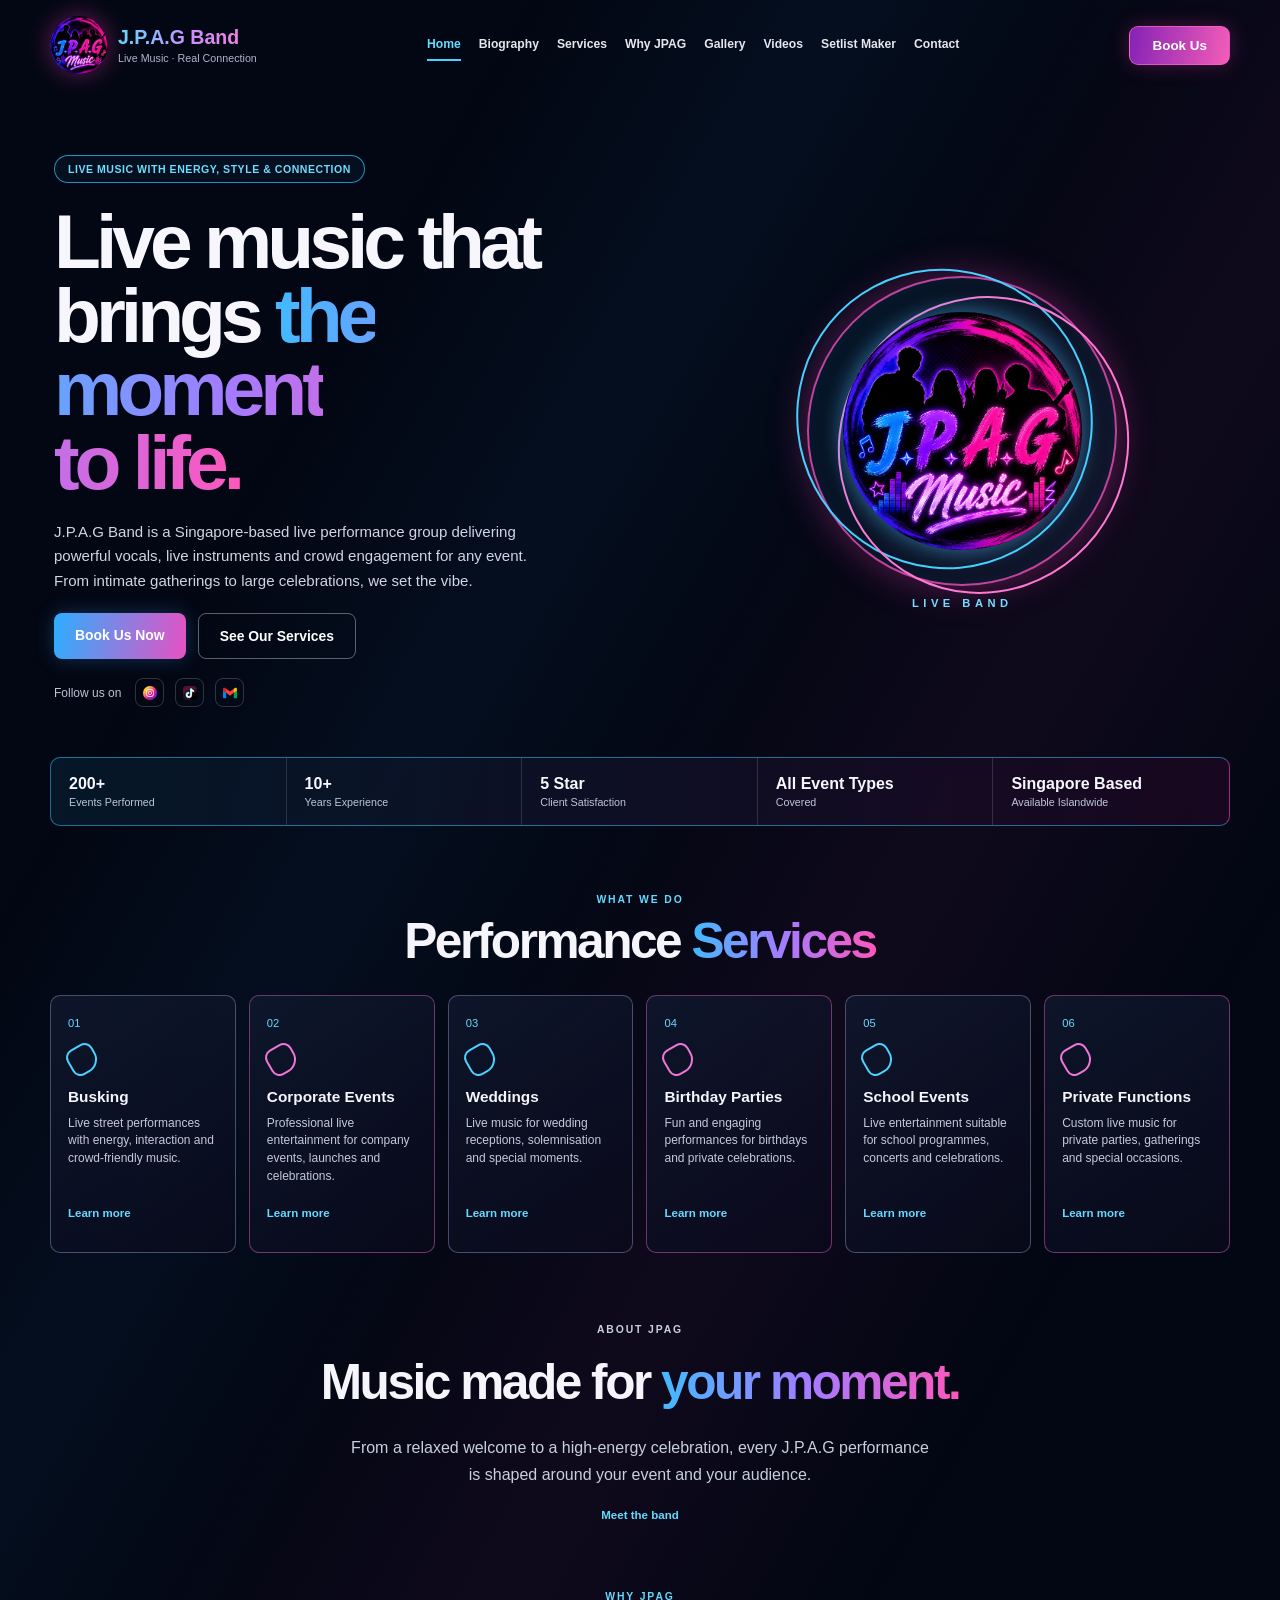
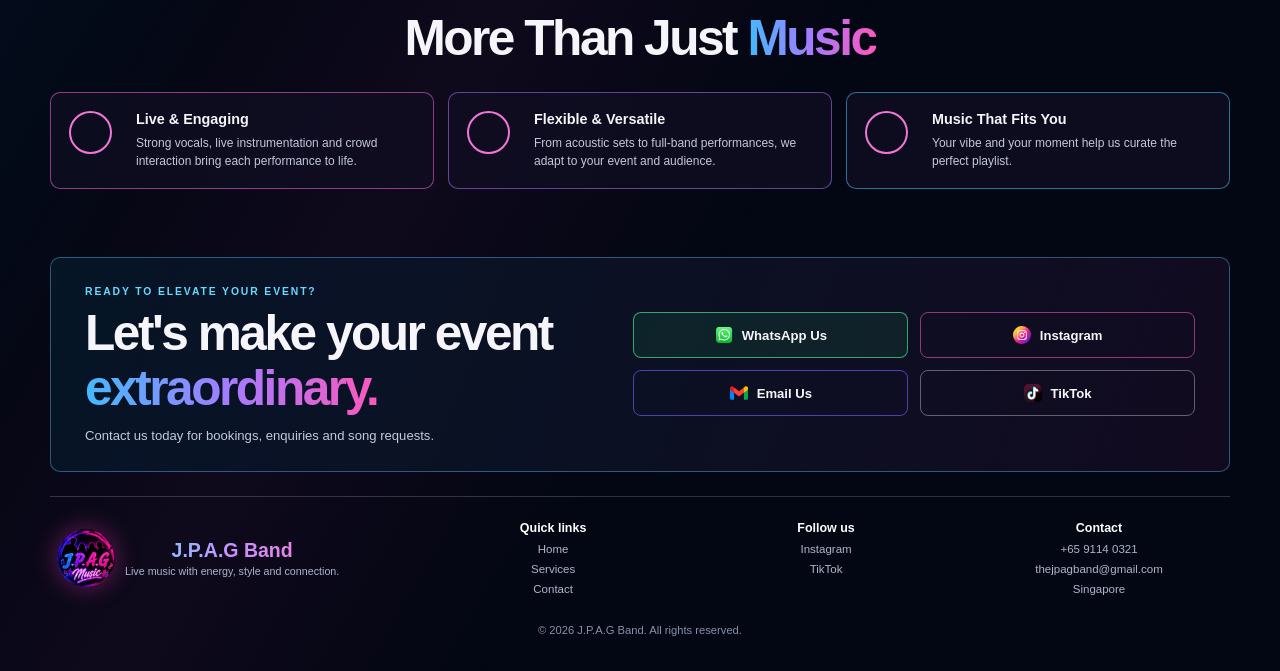
==== commit 79d4b554: "Add media and setlist navigation links" ====
--- a/index.html
+++ b/index.html
@@ -14,7 +14,7 @@
 
   <nav class="home-nav">
     <a href="#home" class="home-brand"><img src="jpag-logo.png" alt="J.P.A.G Band" /><span><strong>J.P.A.G Band</strong><small>Live Music · Real Connection</small></span></a>
-    <div class="home-links"><a href="#home" class="is-current">Home</a><a href="#about">About Us</a><a href="#services">Services</a><a href="#why-jpag">Why JPAG</a><a href="gallery.html">Media</a><a href="#contact">Contact</a></div>
+    <div class="home-links"><a href="#home" class="is-current">Home</a><a href="biography.html">Biography</a><a href="#services">Services</a><a href="#why-jpag">Why JPAG</a><a href="gallery.html">Gallery</a><a href="videos.html">Videos</a><a href="setlist.html">Setlist Maker</a><a href="#contact">Contact</a></div>
     <a class="home-book" href="https://wa.me/6591140321?text=Hi%20J.P.A.G%20Band,%20I%20would%20like%20to%20enquire%20about%20a%20performance%20booking." target="_blank">Book Us</a>
   </nav>
 
--- a/style.css
+++ b/style.css
@@ -2735,3 +2735,14 @@
 .home-contact { display:grid; grid-template-columns:1fr 1.1fr; gap:38px; align-items:center; margin-top:68px; padding:28px 34px; border:1px solid rgba(90,202,255,.4); border-radius:10px; background:linear-gradient(110deg,rgba(6,24,42,.86),rgba(21,11,35,.85)); }.home-contact .home-label,.home-contact h2 { text-align:left; }.home-contact h2 { margin-bottom:11px; }.home-contact p:not(.home-label) { margin:0; color:#c4cbda; font-size:.82rem; }.contact-actions { display:grid; grid-template-columns:1fr 1fr; gap:12px; }.contact-actions a { display:flex; align-items:center; justify-content:center; gap:9px; padding:13px; border:1px solid rgba(255,98,207,.53); border-radius:8px; color:#f6f7fb; text-decoration:none; font-size:.82rem; font-weight:700; }.contact-actions a:nth-child(3) { border-color:rgba(116,93,255,.65); }.contact-actions a:nth-child(4) { border-color:rgba(255,255,255,.35); }.contact-actions .contact-whatsapp { border-color:rgba(70,232,145,.67); background:rgba(32,180,91,.12); }.contact-actions img { width:18px; height:18px; }.home-footer { display:grid; grid-template-columns:1.4fr repeat(3,1fr); gap:25px; margin-top:24px; padding:24px 7px 35px; border-top:1px solid rgba(255,255,255,.18); }.home-footer>div:not(.home-brand) { display:grid; align-content:start; gap:8px; }.home-footer b { color:#fff; font-size:.78rem; }.home-footer a,.home-footer span { color:#adb7cb; text-decoration:none; font-size:.72rem; }.home-footer>p { grid-column:1 / -1; margin:4px 0 0; color:#8791aa; font-size:.7rem; text-align:center; }
 @media (max-width:900px) { .home-links { gap:14px; }.service-grid { grid-template-columns:repeat(3,1fr); }.home-stats { grid-template-columns:repeat(3,1fr); }.home-stats div:nth-child(3) { border-right:0; }.home-stats div:nth-child(n+4) { border-top:1px solid rgba(255,255,255,.14); }.home-hero { min-height:auto; }.home-nav { grid-template-columns:auto 1fr; }.home-book { display:none; } }
 @media (max-width:640px) { .home-nav,.home-hero,.home-section,.home-stats,.home-contact,.home-footer { width:min(100% - 28px,1180px); }.home-nav { display:flex; flex-wrap:wrap; }.home-brand img { width:47px; height:47px; }.home-links { width:100%; justify-content:flex-start; overflow:auto; gap:18px; }.home-links a { white-space:nowrap; }.home-hero { grid-template-columns:1fr; padding-top:42px; text-align:center; }.hero-copy { margin:auto; }.hero-actions,.social-row { justify-content:center; }.hero-brand-art { order:-1; width:190px; margin-bottom:40px; }.home-stats { grid-template-columns:1fr 1fr; }.home-stats div:nth-child(2n) { border-right:0; }.home-stats div:nth-child(n+3) { border-top:1px solid rgba(255,255,255,.14); }.service-grid { grid-template-columns:1fr 1fr; }.service-grid article { min-height:220px; }.service-grid p { min-height:76px; }.why-grid-home,.home-contact,.home-footer { grid-template-columns:1fr; }.home-contact { gap:22px; padding:24px; }.home-contact .home-label,.home-contact h2 { text-align:center; }.contact-actions { grid-template-columns:1fr; }.home-footer { text-align:center; }.home-footer .home-brand { justify-content:center; }.home-footer>div:not(.home-brand) { justify-items:center; } }
+
+/* JPAG v47 - shared inner-page redesign */
+.inner-redesign { background:#030713; }.inner-redesign .site-character-bg { opacity:.24 !important; }.inner-nav,.inner-main,.inner-footer { position:relative; z-index:2; width:min(1180px,calc(100% - 40px)); margin-left:auto; margin-right:auto; }.inner-nav { display:grid; grid-template-columns:auto 1fr auto; align-items:center; gap:28px; padding:16px 0; }.inner-brand { display:flex; align-items:center; gap:10px; color:#fff; text-decoration:none; }.inner-brand img { width:55px; height:55px; border-radius:50%; object-fit:cover; filter:drop-shadow(0 0 12px rgba(255,61,190,.38)); }.inner-brand span { display:grid; gap:3px; }.inner-brand strong { font-size:1.17rem; background:linear-gradient(90deg,#62d9ff,#c891ff,#ff79d4); -webkit-background-clip:text; color:transparent; }.inner-brand small { color:#abb5cd; font-size:.65rem; }.inner-links { display:flex; justify-content:center; gap:28px; }.inner-links a { padding:8px 0; color:#e5e7ef; text-decoration:none; font-size:.84rem; font-weight:600; }.inner-links a:hover,.inner-links .is-current { color:#66dcff; border-bottom:2px solid #44d4ff; }.inner-book { padding:11px 22px; border:1px solid rgba(255,99,207,.7); border-radius:9px; color:#fff; background:linear-gradient(100deg,#8522b6,#f35db7); box-shadow:0 0 20px rgba(255,61,190,.25); text-decoration:none; font-size:.84rem; font-weight:700; }
+.inner-redesign .inner-main { padding-top:0; }.inner-redesign .inner-hero { min-height:310px; padding:58px 20px 38px; text-align:center; }.inner-redesign .inner-hero .bio-logo { width:125px; margin-bottom:13px; }.inner-redesign .inner-hero h1 { margin:3px 0 12px; font-size:clamp(3rem,7vw,5.4rem); letter-spacing:-.06em; }.inner-redesign .inner-hero .tagline { max-width:650px; margin:0 auto; color:#c5cad8; font-size:1rem; }.inner-redesign .inner-section { width:100%; padding:30px 0; }.inner-redesign .panel,.inner-redesign .glass-panel { border:1px solid rgba(104,212,255,.28); border-radius:14px; background:linear-gradient(140deg,rgba(11,29,48,.77),rgba(22,10,33,.72)); box-shadow:0 0 27px rgba(46,168,255,.08); backdrop-filter:blur(16px); }.inner-redesign .panel { padding:34px; }.inner-redesign .section-label { color:#69dbff; font-size:.68rem; font-weight:800; letter-spacing:.17em; }.inner-redesign .panel h2,.inner-redesign .inner-section>h2 { color:#f4f4fb; font-size:clamp(2rem,4vw,3.1rem); }.inner-redesign .body-text { color:#c7cede; font-size:.98rem; line-height:1.72; }.inner-redesign .inline-link { border-color:rgba(255,96,202,.52); color:#ffa0df; }
+.inner-redesign .members-section { width:100%; }.inner-redesign .meet-band-title { margin-bottom:27px !important; font-size:clamp(3rem,6vw,4.6rem)!important; }.inner-redesign .member-grid { gap:15px; }.inner-redesign .clean-member-card { min-height:0; border-radius:14px!important; }.inner-redesign .clean-member-photo,.inner-redesign .member-photo { height:285px!important; border-radius:14px 14px 0 0!important; }.inner-redesign .clean-member-card .member-info { padding:20px!important; }.inner-redesign .member-animation { width:105px!important; margin-top:12px!important; }.inner-redesign .highlight-grid { grid-template-columns:repeat(5,1fr); gap:12px; }.inner-redesign .highlight-card { min-height:104px; border-radius:10px; color:#e8ebf7; background:linear-gradient(145deg,rgba(12,29,49,.78),rgba(25,10,37,.7)); }
+.inner-redesign .setlist-hero { min-height:280px; }.inner-redesign .setlist-section { padding-top:10px; }.inner-redesign .setlist-intro { margin-bottom:25px; }.inner-redesign .setlist-intro h2 { color:#f4f4fb; font-size:clamp(2rem,4vw,3.1rem); }.inner-redesign .setlist-workspace { max-width:none; gap:16px; }.inner-redesign .glass-panel { padding:24px; border-radius:14px; }.inner-redesign .song-search label,.inner-redesign .manual-song-form label,.inner-redesign .send-setlist-form label { color:#e9edf8; }.inner-redesign .song-search input,.inner-redesign .manual-song-form input,.inner-redesign .send-setlist-form input,.inner-redesign .send-setlist-form select { border-color:rgba(255,255,255,.19); border-radius:8px; background:rgba(255,255,255,.055); }.inner-redesign .setlist-button-primary { border-radius:8px; background:linear-gradient(100deg,#2caeff,#e751c3); }.inner-redesign .setlist-button-secondary { border-radius:8px; border-color:rgba(94,210,255,.48); }.inner-redesign .search-result,.inner-redesign .setlist-song { border-radius:10px; }.inner-redesign .setlist-empty { border-radius:10px; }.inner-redesign .setlist-builder-head h2 { font-size:2rem; }.inner-redesign .contact-section { padding-bottom:20px; }
+.inner-redesign .gallery-section { padding-top:10px; }.inner-redesign .media-grid { grid-template-columns:repeat(3,1fr); gap:15px; }.inner-redesign .placeholder-card { min-height:235px; border:1px solid rgba(105,213,255,.3); border-radius:12px; background:linear-gradient(145deg,rgba(14,30,51,.82),rgba(29,10,39,.78)); }.inner-redesign .placeholder-card:nth-child(even) { border-color:rgba(246,103,206,.38); }.inner-redesign .placeholder-card::after { color:#d2d8e7; font-size:.82rem; }
+.inner-footer { display:flex; align-items:center; justify-content:space-between; margin-top:38px; padding:22px 5px 34px; border-top:1px solid rgba(255,255,255,.17); }.inner-footer>p { margin:0; color:#8993aa; font-size:.72rem; }.inner-redesign .floating-whatsapp { border-radius:8px; background:linear-gradient(100deg,#2caeff,#e751c3); }
+@media (max-width:900px) { .inner-links { gap:14px; }.inner-redesign .highlight-grid { grid-template-columns:repeat(3,1fr); }.inner-redesign .highlight-card:last-child { grid-column:auto; } }
+@media (max-width:640px) { .inner-nav,.inner-main,.inner-footer { width:min(100% - 28px,1180px); }.inner-nav { display:flex; flex-wrap:wrap; }.inner-book { display:none; }.inner-brand img { width:47px; height:47px; }.inner-links { width:100%; justify-content:flex-start; overflow:auto; gap:18px; }.inner-links a { white-space:nowrap; }.inner-redesign .inner-hero { min-height:245px; padding-top:36px; }.inner-redesign .panel { padding:23px; }.inner-redesign .member-grid,.inner-redesign .highlight-grid,.inner-redesign .media-grid { grid-template-columns:1fr; }.inner-redesign .clean-member-photo,.inner-redesign .member-photo { height:340px!important; }.inner-redesign .setlist-workspace { grid-template-columns:1fr; }.inner-footer { align-items:flex-start; flex-direction:column; gap:17px; }.inner-redesign .gallery-section .media-grid { grid-template-columns:1fr 1fr; } }
+.home-links,.inner-links { gap:18px; }.home-links a,.inner-links a { font-size:.76rem; }@media (max-width:1000px) { .inner-book { display:none; }.inner-nav { grid-template-columns:auto 1fr; }.home-book { display:none; }.home-nav { grid-template-columns:auto 1fr; } }
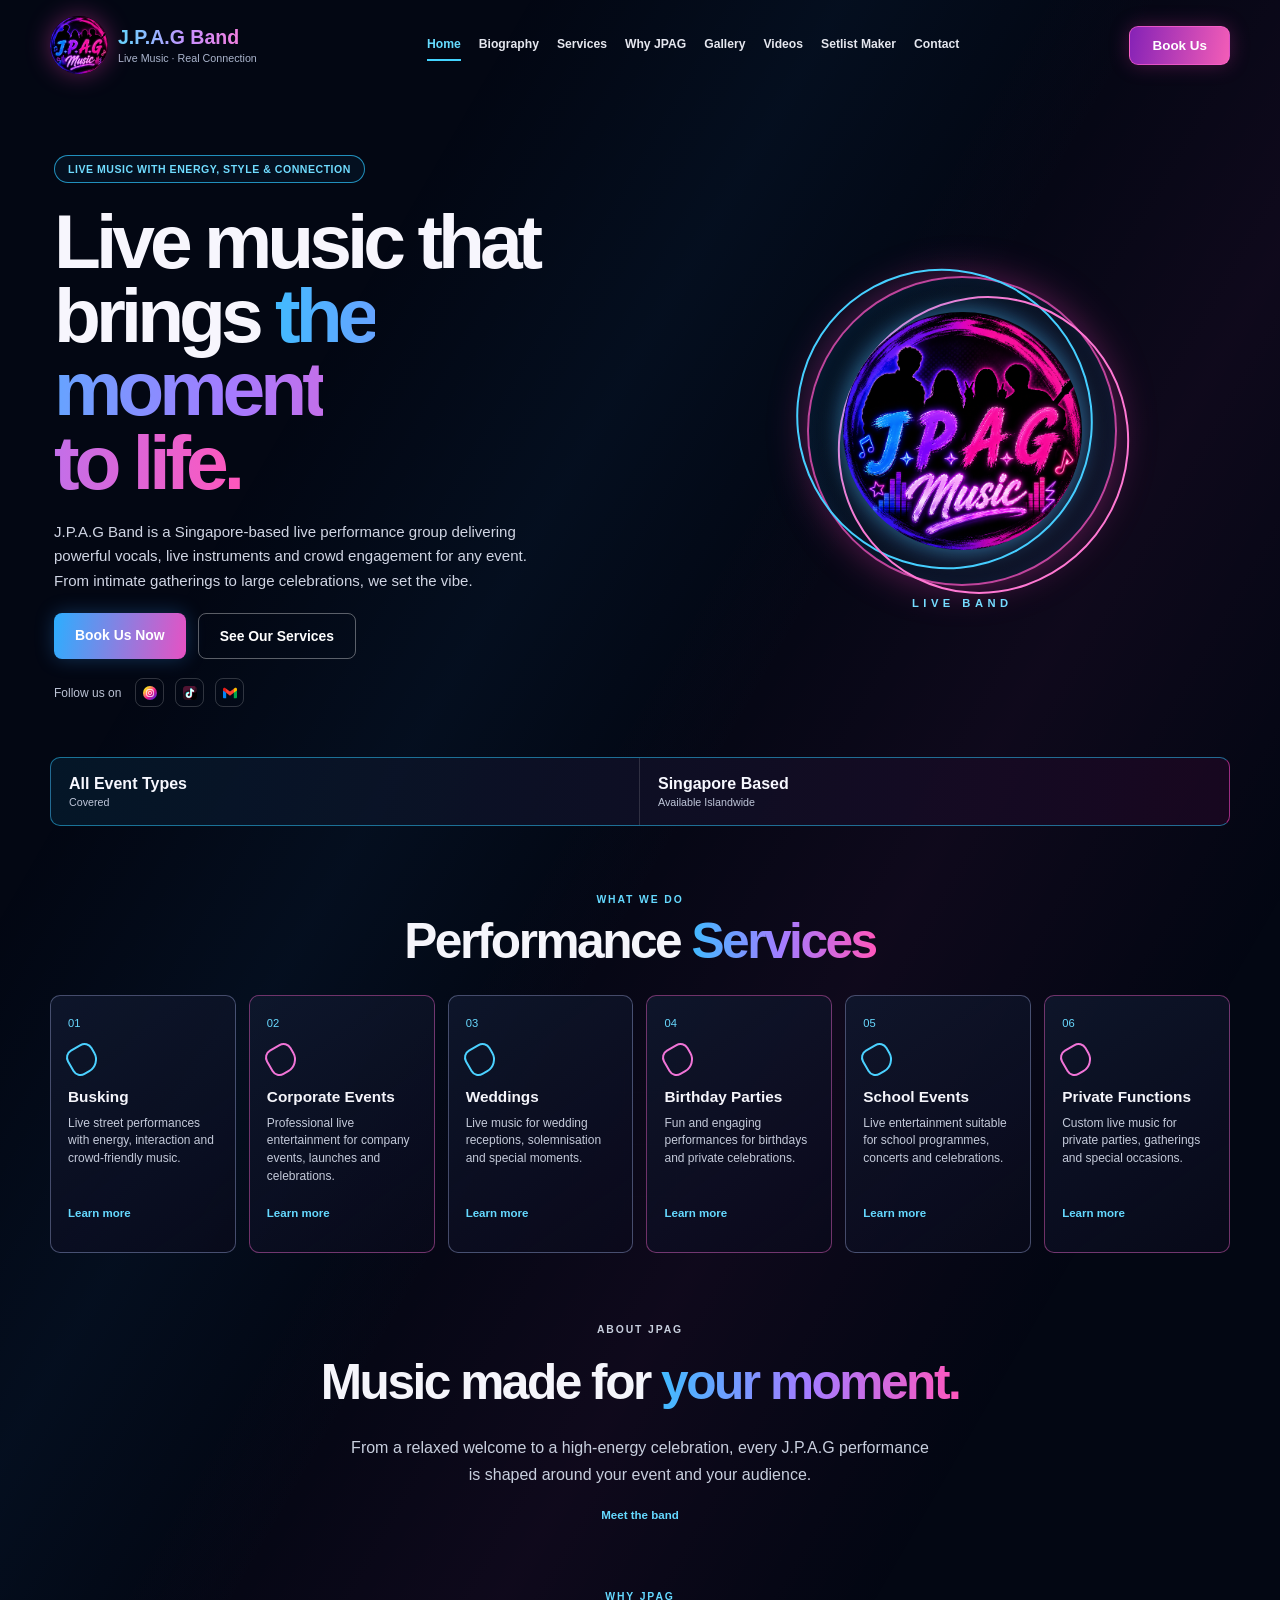
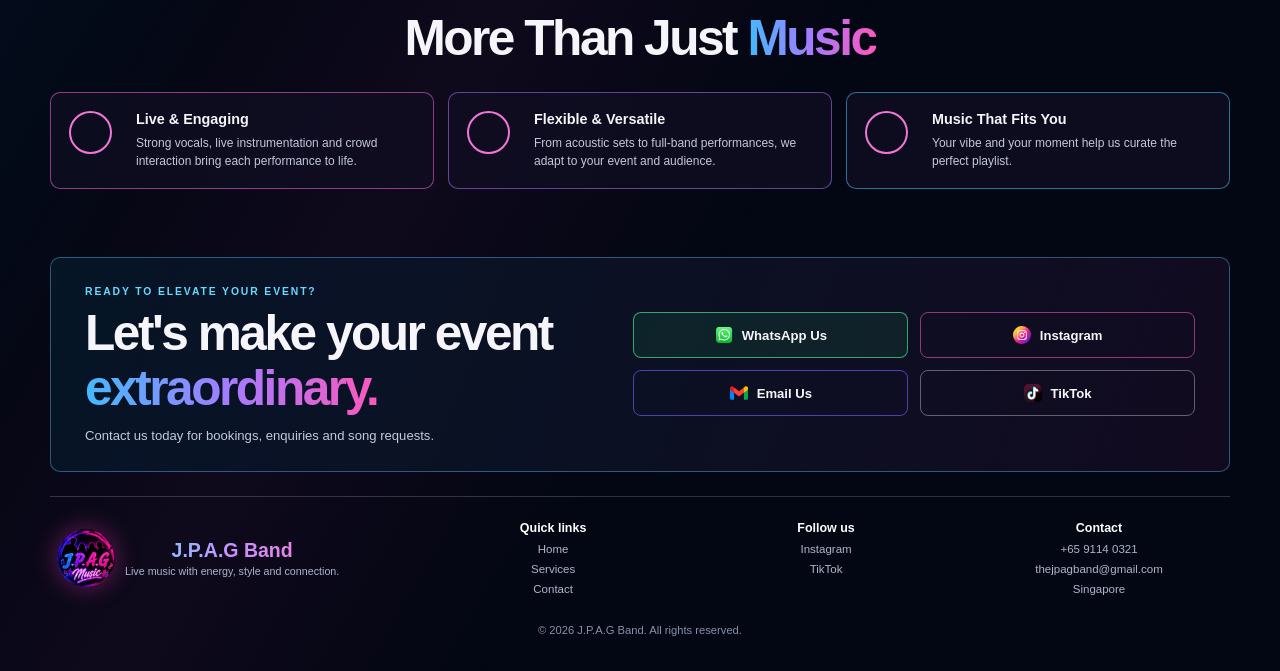
==== commit a8380be8: "Fix email link and simplify highlights" ====
--- a/index.html
+++ b/index.html
@@ -24,7 +24,7 @@
   </header>
 
   <main>
-    <section class="home-stats" aria-label="J.P.A.G Band highlights"><div><b>200+</b><span>Events Performed</span></div><div><b>10+</b><span>Years Experience</span></div><div><b>5 Star</b><span>Client Satisfaction</span></div><div><b>All Event Types</b><span>Covered</span></div><div><b>Singapore Based</b><span>Available Islandwide</span></div></section>
+    <section class="home-stats home-stats-compact" aria-label="J.P.A.G Band highlights"><div><b>All Event Types</b><span>Covered</span></div><div><b>Singapore Based</b><span>Available Islandwide</span></div></section>
 
     <section id="services" class="home-section services-section"><p class="home-label">What we do</p><h2>Performance <em>Services</em></h2><div class="service-grid"><article><span>01</span><i class="service-mark"></i><h3>Busking</h3><p>Live street performances with energy, interaction and crowd-friendly music.</p><a href="#contact">Learn more</a></article><article><span>02</span><i class="service-mark"></i><h3>Corporate Events</h3><p>Professional live entertainment for company events, launches and celebrations.</p><a href="#contact">Learn more</a></article><article><span>03</span><i class="service-mark"></i><h3>Weddings</h3><p>Live music for wedding receptions, solemnisation and special moments.</p><a href="#contact">Learn more</a></article><article><span>04</span><i class="service-mark"></i><h3>Birthday Parties</h3><p>Fun and engaging performances for birthdays and private celebrations.</p><a href="#contact">Learn more</a></article><article><span>05</span><i class="service-mark"></i><h3>School Events</h3><p>Live entertainment suitable for school programmes, concerts and celebrations.</p><a href="#contact">Learn more</a></article><article><span>06</span><i class="service-mark"></i><h3>Private Functions</h3><p>Custom live music for private parties, gatherings and special occasions.</p><a href="#contact">Learn more</a></article></div></section>
 
@@ -32,7 +32,7 @@
 
     <section id="why-jpag" class="home-section why-section-home"><p class="home-label">Why JPAG</p><h2>More Than Just <em>Music</em></h2><div class="why-grid-home"><article><i></i><div><h3>Live &amp; Engaging</h3><p>Strong vocals, live instrumentation and crowd interaction bring each performance to life.</p></div></article><article><i></i><div><h3>Flexible &amp; Versatile</h3><p>From acoustic sets to full-band performances, we adapt to your event and audience.</p></div></article><article><i></i><div><h3>Music That Fits You</h3><p>Your vibe and your moment help us curate the perfect playlist.</p></div></article></div></section>
 
-    <section id="contact" class="home-contact"><div><p class="home-label">Ready to elevate your event?</p><h2>Let's make your event <em>extraordinary.</em></h2><p>Contact us today for bookings, enquiries and song requests.</p></div><div class="contact-actions"><a class="contact-whatsapp" href="https://wa.me/6591140321?text=Hi%20J.P.A.G%20Band,%20I%20would%20like%20to%20enquire%20about%20a%20performance%20booking." target="_blank"><img src="whatsapp.svg" alt="" />WhatsApp Us</a><a href="https://www.instagram.com/jpagband/" target="_blank"><img src="instagram.svg" alt="" />Instagram</a><a href="mailto:thejpagband@gmail.com"><img src="gmail.svg" alt="" />Email Us</a><a href="https://www.tiktok.com/@jpagband" target="_blank"><img src="tiktok.svg" alt="" />TikTok</a></div></section>
+    <section id="contact" class="home-contact"><div><p class="home-label">Ready to elevate your event?</p><h2>Let's make your event <em>extraordinary.</em></h2><p>Contact us today for bookings, enquiries and song requests.</p></div><div class="contact-actions"><a class="contact-whatsapp" href="https://wa.me/6591140321?text=Hi%20J.P.A.G%20Band,%20I%20would%20like%20to%20enquire%20about%20a%20performance%20booking." target="_blank"><img src="whatsapp.svg" alt="" />WhatsApp Us</a><a href="https://www.instagram.com/jpagband/" target="_blank"><img src="instagram.svg" alt="" />Instagram</a><a href="https://mail.google.com/mail/?view=cm&fs=1&to=thejpagband@gmail.com" target="_blank"><img src="gmail.svg" alt="" />Email Us</a><a href="https://www.tiktok.com/@jpagband" target="_blank"><img src="tiktok.svg" alt="" />TikTok</a></div></section>
   </main>
 
   <footer class="home-footer"><div class="home-brand"><img src="jpag-logo.png" alt="" /><span><strong>J.P.A.G Band</strong><small>Live music with energy, style and connection.</small></span></div><div><b>Quick links</b><a href="#home">Home</a><a href="#services">Services</a><a href="#contact">Contact</a></div><div><b>Follow us</b><a href="https://www.instagram.com/jpagband/" target="_blank">Instagram</a><a href="https://www.tiktok.com/@jpagband" target="_blank">TikTok</a></div><div><b>Contact</b><a href="tel:+6591140321">+65 9114 0321</a><a href="mailto:thejpagband@gmail.com">thejpagband@gmail.com</a><span>Singapore</span></div><p>© 2026 J.P.A.G Band. All rights reserved.</p></footer>
--- a/style.css
+++ b/style.css
@@ -2745,4 +2745,5 @@
 .inner-footer { display:flex; align-items:center; justify-content:space-between; margin-top:38px; padding:22px 5px 34px; border-top:1px solid rgba(255,255,255,.17); }.inner-footer>p { margin:0; color:#8993aa; font-size:.72rem; }.inner-redesign .floating-whatsapp { border-radius:8px; background:linear-gradient(100deg,#2caeff,#e751c3); }
 @media (max-width:900px) { .inner-links { gap:14px; }.inner-redesign .highlight-grid { grid-template-columns:repeat(3,1fr); }.inner-redesign .highlight-card:last-child { grid-column:auto; } }
 @media (max-width:640px) { .inner-nav,.inner-main,.inner-footer { width:min(100% - 28px,1180px); }.inner-nav { display:flex; flex-wrap:wrap; }.inner-book { display:none; }.inner-brand img { width:47px; height:47px; }.inner-links { width:100%; justify-content:flex-start; overflow:auto; gap:18px; }.inner-links a { white-space:nowrap; }.inner-redesign .inner-hero { min-height:245px; padding-top:36px; }.inner-redesign .panel { padding:23px; }.inner-redesign .member-grid,.inner-redesign .highlight-grid,.inner-redesign .media-grid { grid-template-columns:1fr; }.inner-redesign .clean-member-photo,.inner-redesign .member-photo { height:340px!important; }.inner-redesign .setlist-workspace { grid-template-columns:1fr; }.inner-footer { align-items:flex-start; flex-direction:column; gap:17px; }.inner-redesign .gallery-section .media-grid { grid-template-columns:1fr 1fr; } }
+.home-stats.home-stats-compact { grid-template-columns:repeat(2,1fr); }
 .home-links,.inner-links { gap:18px; }.home-links a,.inner-links a { font-size:.76rem; }@media (max-width:1000px) { .inner-book { display:none; }.inner-nav { grid-template-columns:auto 1fr; }.home-book { display:none; }.home-nav { grid-template-columns:auto 1fr; } }
